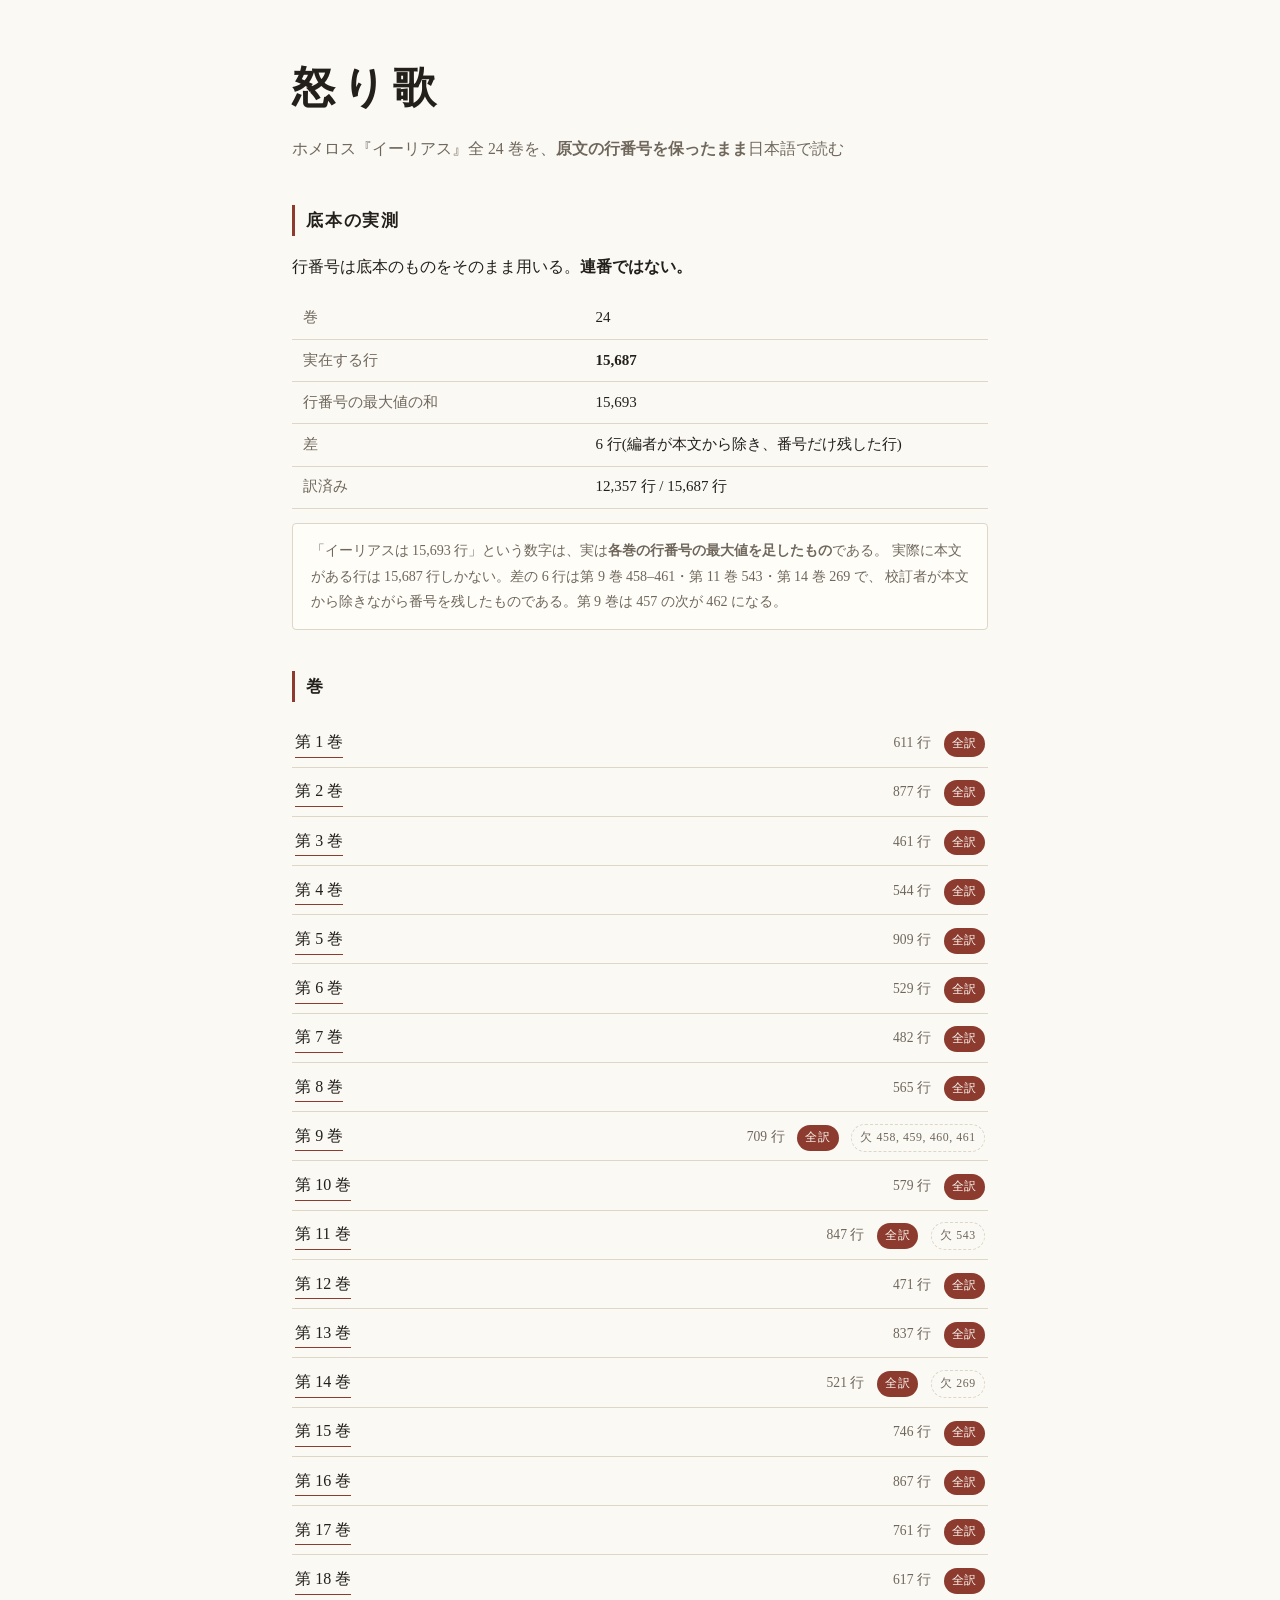
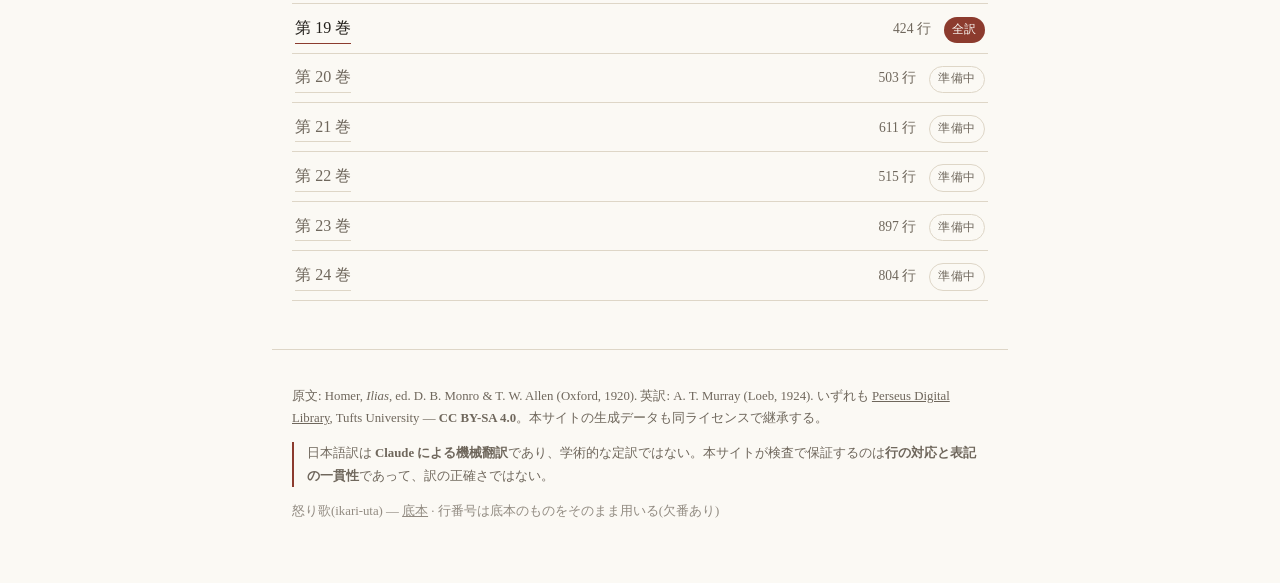
==== out/index.html @ cfc9106d "feat: 第19巻(和解)424行を和訳 / 定型句の一貫性検査 T-032 を新設 アガメムノーンがアテーの物語で自らの迷いを語り、和解が成り、 アキレウスが新しい武具を着けて出陣するまで。欠番な" ====
<!DOCTYPE html>
<html lang="ja">
<head>
<meta charset="utf-8">
<meta name="viewport" content="width=device-width, initial-scale=1">
<title>怒り歌 — イーリアスを原文の行番号のまま読む</title>
<link rel="stylesheet" href="style.css">
</head>
<body>
<header>
 <h1>怒り歌</h1>
 <p class="sub">ホメロス『イーリアス』全 24 巻を、<b>原文の行番号を保ったまま</b>日本語で読む</p>
</header>
<main>
<section class="facts">
 <h2>底本の実測</h2>
 <p>行番号は底本のものをそのまま用いる。<b>連番ではない。</b></p>
 <table>
  <tr><th>巻</th><td>24</td></tr>
  <tr><th>実在する行</th><td><b>15,687</b></td></tr>
  <tr><th>行番号の最大値の和</th><td>15,693</td></tr>
  <tr><th>差</th><td>6 行(編者が本文から除き、番号だけ残した行)</td></tr>
  <tr><th>訳済み</th><td>12,357 行 / 15,687 行</td></tr>
 </table>
 <p class="note">「イーリアスは 15,693 行」という数字は、実は<b>各巻の行番号の最大値を足したもの</b>である。
 実際に本文がある行は 15,687 行しかない。差の 6 行は第 9 巻 458–461・第 11 巻 543・第 14 巻 269 で、
 校訂者が本文から除きながら番号を残したものである。第 9 巻は 457 の次が 462 になる。</p>
</section>
<section>
 <h2>巻</h2>
 <ol class="books"><li class="has"><a href="read.html?book=1">第 1 巻</a><span class="cnt">611 行</span><span class="ok">全訳</span></li><li class="has"><a href="read.html?book=2">第 2 巻</a><span class="cnt">877 行</span><span class="ok">全訳</span></li><li class="has"><a href="read.html?book=3">第 3 巻</a><span class="cnt">461 行</span><span class="ok">全訳</span></li><li class="has"><a href="read.html?book=4">第 4 巻</a><span class="cnt">544 行</span><span class="ok">全訳</span></li><li class="has"><a href="read.html?book=5">第 5 巻</a><span class="cnt">909 行</span><span class="ok">全訳</span></li><li class="has"><a href="read.html?book=6">第 6 巻</a><span class="cnt">529 行</span><span class="ok">全訳</span></li><li class="has"><a href="read.html?book=7">第 7 巻</a><span class="cnt">482 行</span><span class="ok">全訳</span></li><li class="has"><a href="read.html?book=8">第 8 巻</a><span class="cnt">565 行</span><span class="ok">全訳</span></li><li class="has"><a href="read.html?book=9">第 9 巻</a><span class="cnt">709 行</span><span class="ok">全訳</span><span class="gap" title="底本の欠番">欠 458, 459, 460, 461</span></li><li class="has"><a href="read.html?book=10">第 10 巻</a><span class="cnt">579 行</span><span class="ok">全訳</span></li><li class="has"><a href="read.html?book=11">第 11 巻</a><span class="cnt">847 行</span><span class="ok">全訳</span><span class="gap" title="底本の欠番">欠 543</span></li><li class="has"><a href="read.html?book=12">第 12 巻</a><span class="cnt">471 行</span><span class="ok">全訳</span></li><li class="has"><a href="read.html?book=13">第 13 巻</a><span class="cnt">837 行</span><span class="ok">全訳</span></li><li class="has"><a href="read.html?book=14">第 14 巻</a><span class="cnt">521 行</span><span class="ok">全訳</span><span class="gap" title="底本の欠番">欠 269</span></li><li class="has"><a href="read.html?book=15">第 15 巻</a><span class="cnt">746 行</span><span class="ok">全訳</span></li><li class="has"><a href="read.html?book=16">第 16 巻</a><span class="cnt">867 行</span><span class="ok">全訳</span></li><li class="has"><a href="read.html?book=17">第 17 巻</a><span class="cnt">761 行</span><span class="ok">全訳</span></li><li class="has"><a href="read.html?book=18">第 18 巻</a><span class="cnt">617 行</span><span class="ok">全訳</span></li><li class="has"><a href="read.html?book=19">第 19 巻</a><span class="cnt">424 行</span><span class="ok">全訳</span></li><li class="not"><a href="read.html?book=20">第 20 巻</a><span class="cnt">503 行</span><span class="todo">準備中</span></li><li class="not"><a href="read.html?book=21">第 21 巻</a><span class="cnt">611 行</span><span class="todo">準備中</span></li><li class="not"><a href="read.html?book=22">第 22 巻</a><span class="cnt">515 行</span><span class="todo">準備中</span></li><li class="not"><a href="read.html?book=23">第 23 巻</a><span class="cnt">897 行</span><span class="todo">準備中</span></li><li class="not"><a href="read.html?book=24">第 24 巻</a><span class="cnt">804 行</span><span class="todo">準備中</span></li></ol>
</section>
</main>
<footer>
 <p class="attr">原文: Homer, <i>Ilias</i>, ed. D. B. Monro &amp; T. W. Allen (Oxford, 1920). 英訳: A. T. Murray (Loeb, 1924). いずれも <a href="https://github.com/PerseusDL/canonical-greekLit">Perseus Digital Library</a>, Tufts University — <b>CC BY-SA 4.0</b>。本サイトの生成データも同ライセンスで継承する。</p>
 <p class="warn">日本語訳は <b>Claude による機械翻訳</b>であり、学術的な定訳ではない。本サイトが検査で保証するのは<b>行の対応と表記の一貫性</b>であって、訳の正確さではない。</p>
 <p class="meta">怒り歌(ikari-uta) — <a href="https://github.com/PerseusDL/canonical-greekLit">底本</a> ·
 行番号は底本のものをそのまま用いる(欠番あり)</p>
</footer>
</body>
</html>
---- out/style.css ----
:root {
  --bg: #fbf9f4;
  --fg: #23201b;
  --muted: #6f675c;
  --rule: #ded6c7;
  --accent: #8c3b2e;
  --grc: #3a4a5c;
  --eng: #4a5240;
  --card: #fffdf8;
  --max: 46rem;
}

@media (prefers-color-scheme: dark) {
  :root {
    --bg: #17150f;
    --fg: #e8e2d6;
    --muted: #9a9184;
    --rule: #37322a;
    --accent: #d98570;
    --grc: #9db4cc;
    --eng: #a8b394;
    --card: #1e1b14;
  }
}

* { box-sizing: border-box; }

body {
  margin: 0;
  background: var(--bg);
  color: var(--fg);
  font-family: "Hiragino Mincho ProN", "Yu Mincho", "Noto Serif JP", serif;
  line-height: 1.85;
  -webkit-text-size-adjust: 100%;
}

header, main, footer {
  max-width: var(--max);
  margin: 0 auto;
  padding: 0 1.25rem;
}

header { padding-top: 3rem; }

h1 {
  font-size: clamp(1.9rem, 5vw, 2.7rem);
  letter-spacing: 0.16em;
  margin: 0 0 0.4rem;
  font-weight: 600;
}

.sub { color: var(--muted); margin: 0 0 2rem; font-size: 0.98rem; }

h2 {
  font-size: 1.05rem;
  letter-spacing: 0.1em;
  border-left: 3px solid var(--accent);
  padding-left: 0.7rem;
  margin: 2.6rem 0 1rem;
  font-weight: 600;
}

/* ---- 目次 ---- */
.facts table { border-collapse: collapse; width: 100%; margin: 0.8rem 0; }
.facts th, .facts td {
  text-align: left;
  padding: 0.42rem 0.7rem;
  border-bottom: 1px solid var(--rule);
  font-size: 0.94rem;
}
.facts th { color: var(--muted); font-weight: 500; width: 42%; }
.note {
  font-size: 0.88rem;
  color: var(--muted);
  background: var(--card);
  border: 1px solid var(--rule);
  border-radius: 4px;
  padding: 0.9rem 1.1rem;
  line-height: 1.8;
}

ol.books { list-style: none; padding: 0; margin: 0; }
ol.books li {
  display: flex;
  align-items: baseline;
  gap: 0.8rem;
  padding: 0.55rem 0.2rem;
  border-bottom: 1px solid var(--rule);
  flex-wrap: wrap;
}
ol.books a { color: var(--fg); text-decoration: none; border-bottom: 1px solid var(--accent); }
ol.books a:hover { color: var(--accent); }
ol.books .cnt { color: var(--muted); font-size: 0.85rem; margin-left: auto; }
.ok, .todo, .gap {
  font-size: 0.74rem;
  padding: 0.12rem 0.5rem;
  border-radius: 999px;
  letter-spacing: 0.05em;
  white-space: nowrap;
}
.ok { background: var(--accent); color: var(--bg); }
.todo { border: 1px solid var(--rule); color: var(--muted); }
.gap { border: 1px dashed var(--rule); color: var(--muted); }
li.not a { color: var(--muted); border-bottom-color: var(--rule); }

/* ---- リーダー ---- */
header.reader { padding-top: 2rem; }
.home { margin: 0 0 0.8rem; font-size: 0.86rem; }
.home a { color: var(--muted); text-decoration: none; }
.home a:hover { color: var(--accent); }

nav.views { display: flex; gap: 1.1rem; flex-wrap: wrap; margin: 0.6rem 0 0.4rem; }
nav.views label { font-size: 0.86rem; color: var(--muted); cursor: pointer; }
.status { font-size: 0.82rem; color: var(--muted); margin: 0.3rem 0 1.4rem; }

.text { padding-bottom: 3rem; }

.ln {
  display: grid;
  grid-template-columns: 3.4rem 1fr;
  gap: 0.9rem;
  padding: 0.18rem 0;
  align-items: baseline;
}
.ln:target { background: color-mix(in srgb, var(--accent) 12%, transparent); }
.num {
  color: var(--muted);
  font-size: 0.74rem;
  font-family: ui-monospace, "SFMono-Regular", Menlo, monospace;
  text-align: right;
  padding-top: 0.35rem;
  user-select: none;
}
.num a { color: inherit; text-decoration: none; }
.body > p { margin: 0 0 0.15rem; }
.t-ja { }
.t-grc { color: var(--grc); font-family: "Gentium Plus", "Palatino Linotype", Georgia, serif; font-size: 0.95rem; }
.t-eng { color: var(--eng); font-family: Georgia, "Times New Roman", serif; font-size: 0.9rem; font-style: italic; }

.gapnote {
  margin: 0.7rem 0 0.7rem 4.3rem;
  padding: 0.4rem 0.8rem;
  border-left: 2px dashed var(--rule);
  color: var(--muted);
  font-size: 0.8rem;
}

.empty {
  border: 1px solid var(--rule);
  background: var(--card);
  border-radius: 4px;
  padding: 1.2rem;
  color: var(--muted);
  font-size: 0.92rem;
}

/* ---- フッタ ---- */
footer {
  border-top: 1px solid var(--rule);
  margin-top: 3rem;
  padding-top: 1.4rem;
  padding-bottom: 3rem;
  font-size: 0.8rem;
  color: var(--muted);
  line-height: 1.75;
}
footer a { color: var(--muted); }
footer .warn {
  border-left: 2px solid var(--accent);
  padding-left: 0.8rem;
}
footer .meta { opacity: 0.75; }

@media (max-width: 34rem) {
  .ln { grid-template-columns: 2.6rem 1fr; gap: 0.6rem; }
  .gapnote { margin-left: 3.2rem; }
}

.part {
  font-size: 0.74rem;
  padding: 0.12rem 0.5rem;
  border-radius: 999px;
  letter-spacing: 0.05em;
  white-space: nowrap;
  border: 1px solid var(--accent);
  color: var(--accent);
}
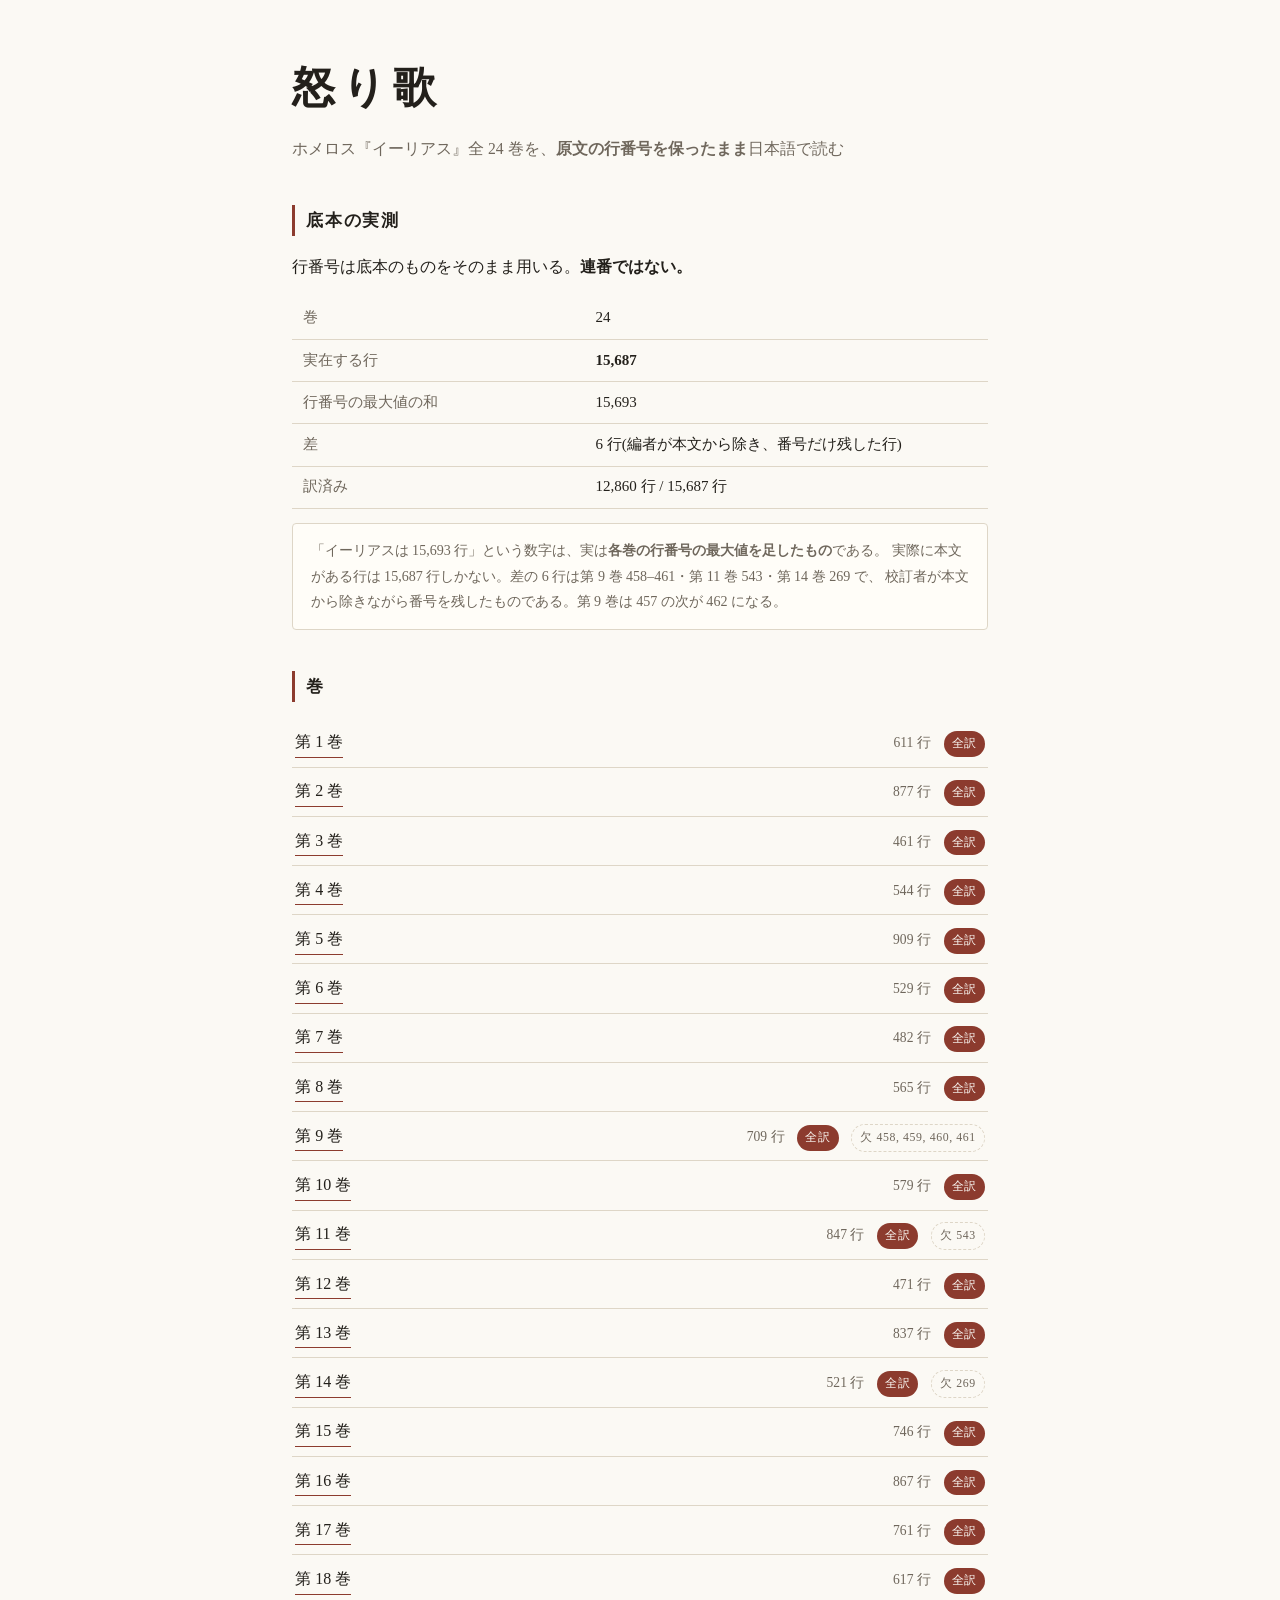
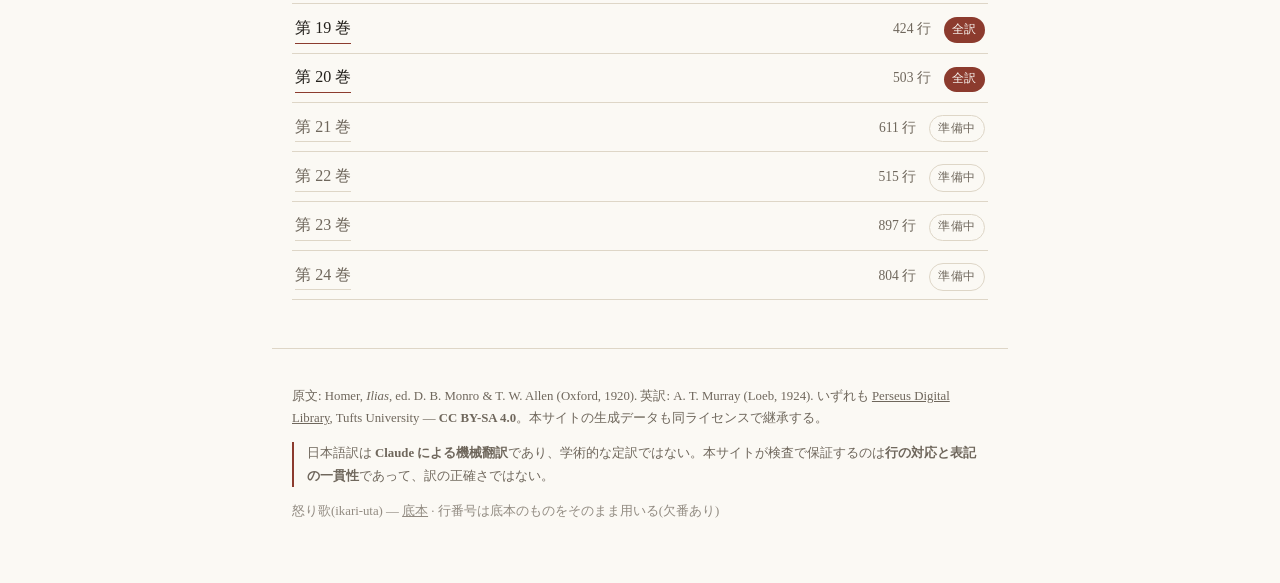
==== commit 0e31ee86: "feat: 第20巻(神々の参戦)503行を和訳 ゼウスが神々に参戦を許し、アキレウスがアイネイアースと対峙して ポセイダーオーンに救われ、荒れ狂って討ち取ってゆくまで。 欠番なし・503行すべて。訳" ====
--- a/out/index.html
+++ b/out/index.html
@@ -20,7 +20,7 @@
   <tr><th>実在する行</th><td><b>15,687</b></td></tr>
   <tr><th>行番号の最大値の和</th><td>15,693</td></tr>
   <tr><th>差</th><td>6 行(編者が本文から除き、番号だけ残した行)</td></tr>
-  <tr><th>訳済み</th><td>12,357 行 / 15,687 行</td></tr>
+  <tr><th>訳済み</th><td>12,860 行 / 15,687 行</td></tr>
  </table>
  <p class="note">「イーリアスは 15,693 行」という数字は、実は<b>各巻の行番号の最大値を足したもの</b>である。
  実際に本文がある行は 15,687 行しかない。差の 6 行は第 9 巻 458–461・第 11 巻 543・第 14 巻 269 で、
@@ -28,7 +28,7 @@
 </section>
 <section>
  <h2>巻</h2>
- <ol class="books"><li class="has"><a href="read.html?book=1">第 1 巻</a><span class="cnt">611 行</span><span class="ok">全訳</span></li><li class="has"><a href="read.html?book=2">第 2 巻</a><span class="cnt">877 行</span><span class="ok">全訳</span></li><li class="has"><a href="read.html?book=3">第 3 巻</a><span class="cnt">461 行</span><span class="ok">全訳</span></li><li class="has"><a href="read.html?book=4">第 4 巻</a><span class="cnt">544 行</span><span class="ok">全訳</span></li><li class="has"><a href="read.html?book=5">第 5 巻</a><span class="cnt">909 行</span><span class="ok">全訳</span></li><li class="has"><a href="read.html?book=6">第 6 巻</a><span class="cnt">529 行</span><span class="ok">全訳</span></li><li class="has"><a href="read.html?book=7">第 7 巻</a><span class="cnt">482 行</span><span class="ok">全訳</span></li><li class="has"><a href="read.html?book=8">第 8 巻</a><span class="cnt">565 行</span><span class="ok">全訳</span></li><li class="has"><a href="read.html?book=9">第 9 巻</a><span class="cnt">709 行</span><span class="ok">全訳</span><span class="gap" title="底本の欠番">欠 458, 459, 460, 461</span></li><li class="has"><a href="read.html?book=10">第 10 巻</a><span class="cnt">579 行</span><span class="ok">全訳</span></li><li class="has"><a href="read.html?book=11">第 11 巻</a><span class="cnt">847 行</span><span class="ok">全訳</span><span class="gap" title="底本の欠番">欠 543</span></li><li class="has"><a href="read.html?book=12">第 12 巻</a><span class="cnt">471 行</span><span class="ok">全訳</span></li><li class="has"><a href="read.html?book=13">第 13 巻</a><span class="cnt">837 行</span><span class="ok">全訳</span></li><li class="has"><a href="read.html?book=14">第 14 巻</a><span class="cnt">521 行</span><span class="ok">全訳</span><span class="gap" title="底本の欠番">欠 269</span></li><li class="has"><a href="read.html?book=15">第 15 巻</a><span class="cnt">746 行</span><span class="ok">全訳</span></li><li class="has"><a href="read.html?book=16">第 16 巻</a><span class="cnt">867 行</span><span class="ok">全訳</span></li><li class="has"><a href="read.html?book=17">第 17 巻</a><span class="cnt">761 行</span><span class="ok">全訳</span></li><li class="has"><a href="read.html?book=18">第 18 巻</a><span class="cnt">617 行</span><span class="ok">全訳</span></li><li class="has"><a href="read.html?book=19">第 19 巻</a><span class="cnt">424 行</span><span class="ok">全訳</span></li><li class="not"><a href="read.html?book=20">第 20 巻</a><span class="cnt">503 行</span><span class="todo">準備中</span></li><li class="not"><a href="read.html?book=21">第 21 巻</a><span class="cnt">611 行</span><span class="todo">準備中</span></li><li class="not"><a href="read.html?book=22">第 22 巻</a><span class="cnt">515 行</span><span class="todo">準備中</span></li><li class="not"><a href="read.html?book=23">第 23 巻</a><span class="cnt">897 行</span><span class="todo">準備中</span></li><li class="not"><a href="read.html?book=24">第 24 巻</a><span class="cnt">804 行</span><span class="todo">準備中</span></li></ol>
+ <ol class="books"><li class="has"><a href="read.html?book=1">第 1 巻</a><span class="cnt">611 行</span><span class="ok">全訳</span></li><li class="has"><a href="read.html?book=2">第 2 巻</a><span class="cnt">877 行</span><span class="ok">全訳</span></li><li class="has"><a href="read.html?book=3">第 3 巻</a><span class="cnt">461 行</span><span class="ok">全訳</span></li><li class="has"><a href="read.html?book=4">第 4 巻</a><span class="cnt">544 行</span><span class="ok">全訳</span></li><li class="has"><a href="read.html?book=5">第 5 巻</a><span class="cnt">909 行</span><span class="ok">全訳</span></li><li class="has"><a href="read.html?book=6">第 6 巻</a><span class="cnt">529 行</span><span class="ok">全訳</span></li><li class="has"><a href="read.html?book=7">第 7 巻</a><span class="cnt">482 行</span><span class="ok">全訳</span></li><li class="has"><a href="read.html?book=8">第 8 巻</a><span class="cnt">565 行</span><span class="ok">全訳</span></li><li class="has"><a href="read.html?book=9">第 9 巻</a><span class="cnt">709 行</span><span class="ok">全訳</span><span class="gap" title="底本の欠番">欠 458, 459, 460, 461</span></li><li class="has"><a href="read.html?book=10">第 10 巻</a><span class="cnt">579 行</span><span class="ok">全訳</span></li><li class="has"><a href="read.html?book=11">第 11 巻</a><span class="cnt">847 行</span><span class="ok">全訳</span><span class="gap" title="底本の欠番">欠 543</span></li><li class="has"><a href="read.html?book=12">第 12 巻</a><span class="cnt">471 行</span><span class="ok">全訳</span></li><li class="has"><a href="read.html?book=13">第 13 巻</a><span class="cnt">837 行</span><span class="ok">全訳</span></li><li class="has"><a href="read.html?book=14">第 14 巻</a><span class="cnt">521 行</span><span class="ok">全訳</span><span class="gap" title="底本の欠番">欠 269</span></li><li class="has"><a href="read.html?book=15">第 15 巻</a><span class="cnt">746 行</span><span class="ok">全訳</span></li><li class="has"><a href="read.html?book=16">第 16 巻</a><span class="cnt">867 行</span><span class="ok">全訳</span></li><li class="has"><a href="read.html?book=17">第 17 巻</a><span class="cnt">761 行</span><span class="ok">全訳</span></li><li class="has"><a href="read.html?book=18">第 18 巻</a><span class="cnt">617 行</span><span class="ok">全訳</span></li><li class="has"><a href="read.html?book=19">第 19 巻</a><span class="cnt">424 行</span><span class="ok">全訳</span></li><li class="has"><a href="read.html?book=20">第 20 巻</a><span class="cnt">503 行</span><span class="ok">全訳</span></li><li class="not"><a href="read.html?book=21">第 21 巻</a><span class="cnt">611 行</span><span class="todo">準備中</span></li><li class="not"><a href="read.html?book=22">第 22 巻</a><span class="cnt">515 行</span><span class="todo">準備中</span></li><li class="not"><a href="read.html?book=23">第 23 巻</a><span class="cnt">897 行</span><span class="todo">準備中</span></li><li class="not"><a href="read.html?book=24">第 24 巻</a><span class="cnt">804 行</span><span class="todo">準備中</span></li></ol>
 </section>
 </main>
 <footer>
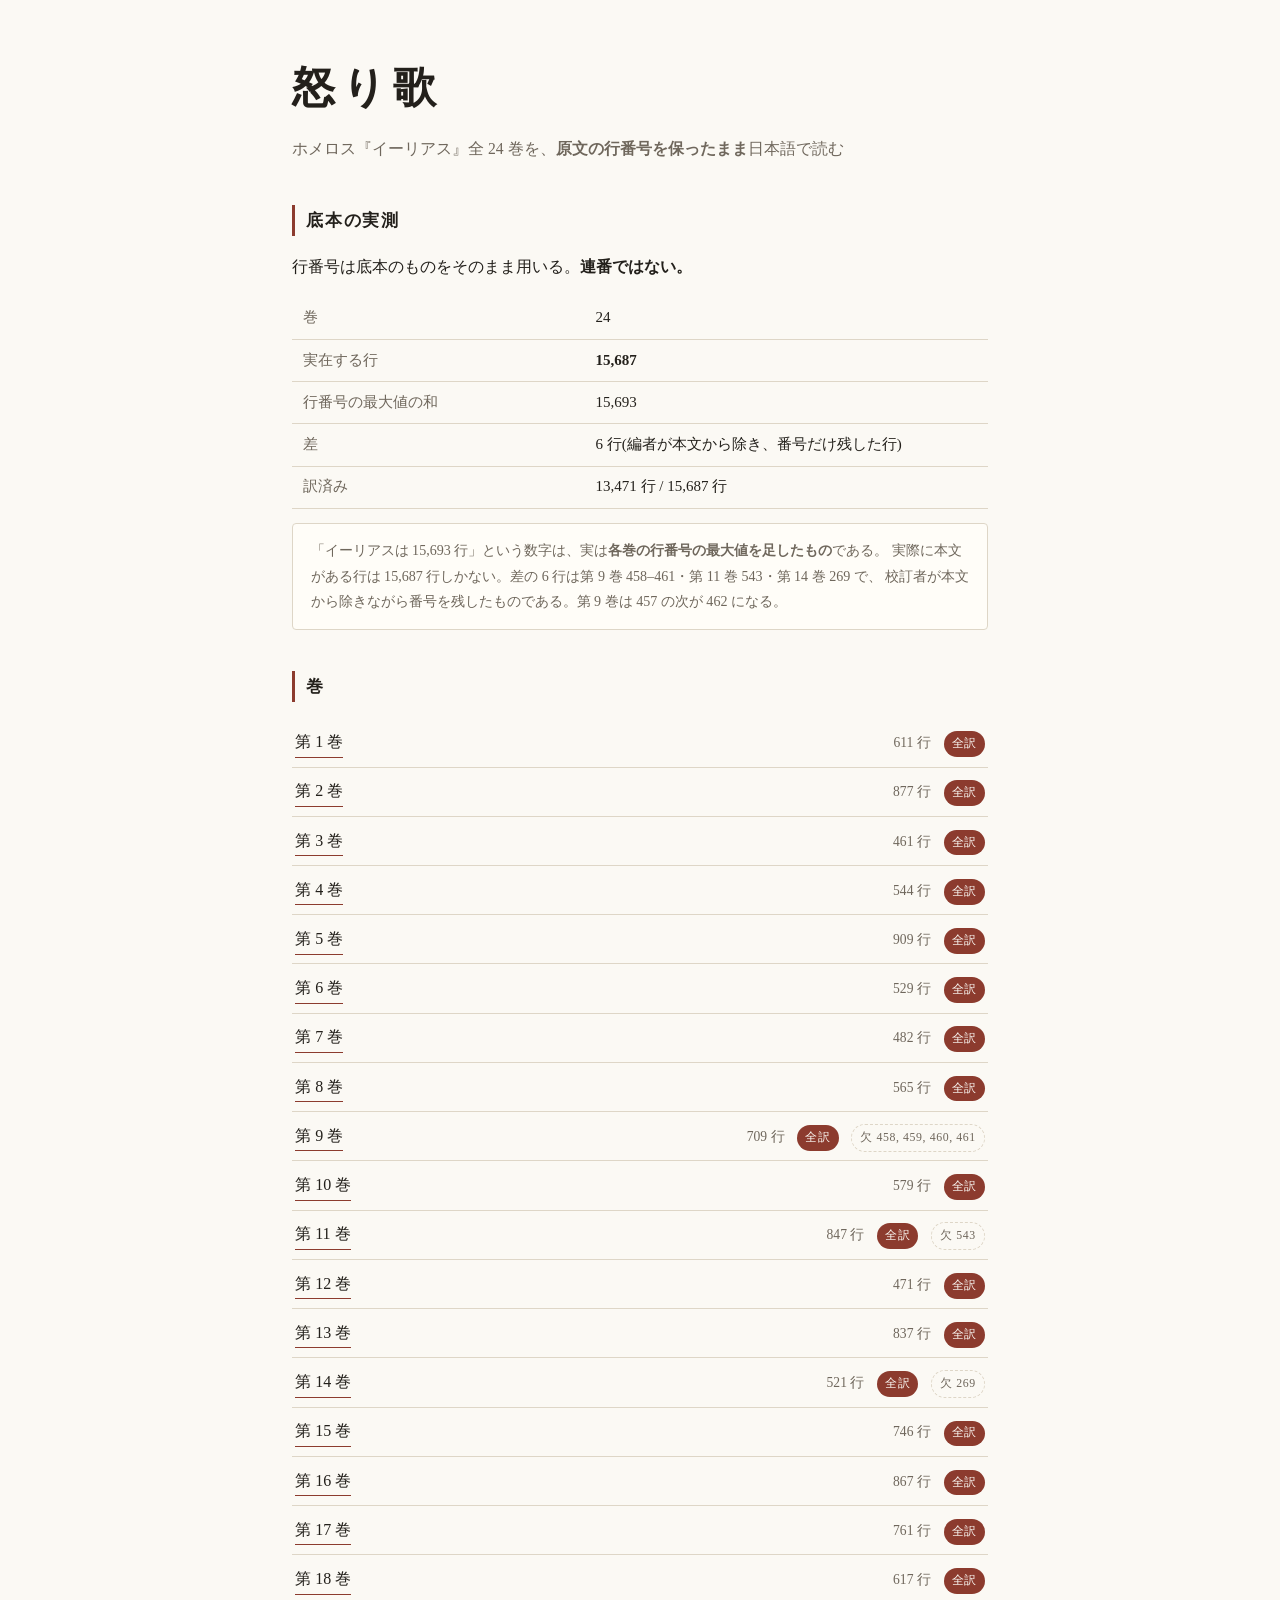
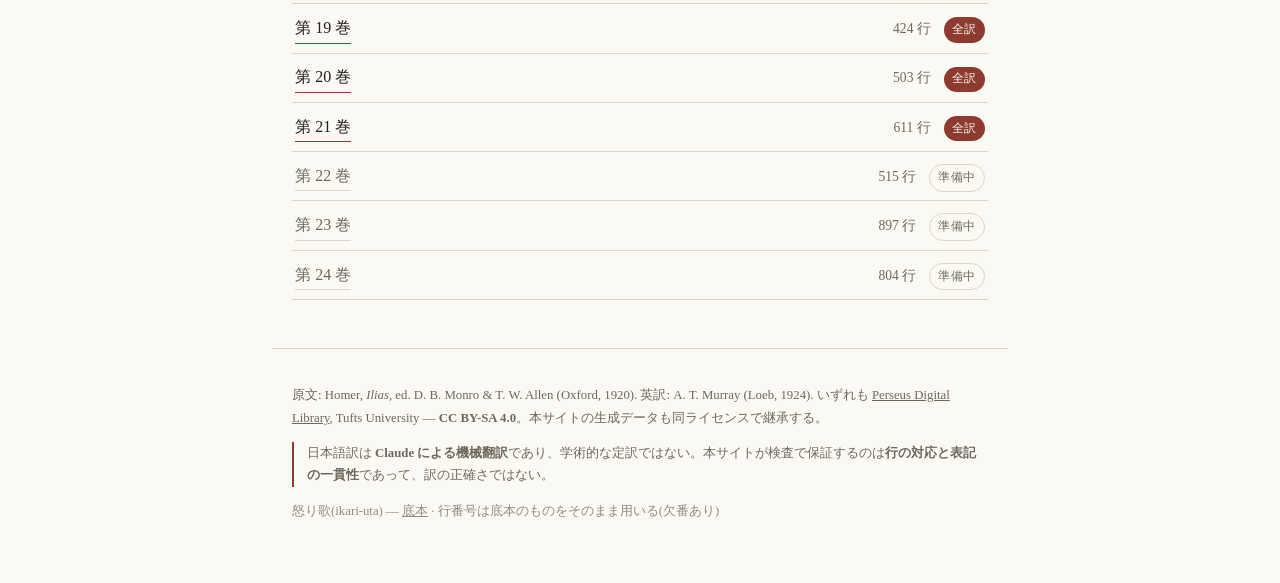
==== commit fbad100d: "feat: 第21巻(川との戦い)611行を和訳 / --check の判定を T-015 と一本化 アキレウスがスカマンドロスと戦い、ヘパイストスの火に川が屈し、 神々どうしが討ち合うまで。欠番なし" ====
--- a/out/index.html
+++ b/out/index.html
@@ -20,7 +20,7 @@
   <tr><th>実在する行</th><td><b>15,687</b></td></tr>
   <tr><th>行番号の最大値の和</th><td>15,693</td></tr>
   <tr><th>差</th><td>6 行(編者が本文から除き、番号だけ残した行)</td></tr>
-  <tr><th>訳済み</th><td>12,860 行 / 15,687 行</td></tr>
+  <tr><th>訳済み</th><td>13,471 行 / 15,687 行</td></tr>
  </table>
  <p class="note">「イーリアスは 15,693 行」という数字は、実は<b>各巻の行番号の最大値を足したもの</b>である。
  実際に本文がある行は 15,687 行しかない。差の 6 行は第 9 巻 458–461・第 11 巻 543・第 14 巻 269 で、
@@ -28,7 +28,7 @@
 </section>
 <section>
  <h2>巻</h2>
- <ol class="books"><li class="has"><a href="read.html?book=1">第 1 巻</a><span class="cnt">611 行</span><span class="ok">全訳</span></li><li class="has"><a href="read.html?book=2">第 2 巻</a><span class="cnt">877 行</span><span class="ok">全訳</span></li><li class="has"><a href="read.html?book=3">第 3 巻</a><span class="cnt">461 行</span><span class="ok">全訳</span></li><li class="has"><a href="read.html?book=4">第 4 巻</a><span class="cnt">544 行</span><span class="ok">全訳</span></li><li class="has"><a href="read.html?book=5">第 5 巻</a><span class="cnt">909 行</span><span class="ok">全訳</span></li><li class="has"><a href="read.html?book=6">第 6 巻</a><span class="cnt">529 行</span><span class="ok">全訳</span></li><li class="has"><a href="read.html?book=7">第 7 巻</a><span class="cnt">482 行</span><span class="ok">全訳</span></li><li class="has"><a href="read.html?book=8">第 8 巻</a><span class="cnt">565 行</span><span class="ok">全訳</span></li><li class="has"><a href="read.html?book=9">第 9 巻</a><span class="cnt">709 行</span><span class="ok">全訳</span><span class="gap" title="底本の欠番">欠 458, 459, 460, 461</span></li><li class="has"><a href="read.html?book=10">第 10 巻</a><span class="cnt">579 行</span><span class="ok">全訳</span></li><li class="has"><a href="read.html?book=11">第 11 巻</a><span class="cnt">847 行</span><span class="ok">全訳</span><span class="gap" title="底本の欠番">欠 543</span></li><li class="has"><a href="read.html?book=12">第 12 巻</a><span class="cnt">471 行</span><span class="ok">全訳</span></li><li class="has"><a href="read.html?book=13">第 13 巻</a><span class="cnt">837 行</span><span class="ok">全訳</span></li><li class="has"><a href="read.html?book=14">第 14 巻</a><span class="cnt">521 行</span><span class="ok">全訳</span><span class="gap" title="底本の欠番">欠 269</span></li><li class="has"><a href="read.html?book=15">第 15 巻</a><span class="cnt">746 行</span><span class="ok">全訳</span></li><li class="has"><a href="read.html?book=16">第 16 巻</a><span class="cnt">867 行</span><span class="ok">全訳</span></li><li class="has"><a href="read.html?book=17">第 17 巻</a><span class="cnt">761 行</span><span class="ok">全訳</span></li><li class="has"><a href="read.html?book=18">第 18 巻</a><span class="cnt">617 行</span><span class="ok">全訳</span></li><li class="has"><a href="read.html?book=19">第 19 巻</a><span class="cnt">424 行</span><span class="ok">全訳</span></li><li class="has"><a href="read.html?book=20">第 20 巻</a><span class="cnt">503 行</span><span class="ok">全訳</span></li><li class="not"><a href="read.html?book=21">第 21 巻</a><span class="cnt">611 行</span><span class="todo">準備中</span></li><li class="not"><a href="read.html?book=22">第 22 巻</a><span class="cnt">515 行</span><span class="todo">準備中</span></li><li class="not"><a href="read.html?book=23">第 23 巻</a><span class="cnt">897 行</span><span class="todo">準備中</span></li><li class="not"><a href="read.html?book=24">第 24 巻</a><span class="cnt">804 行</span><span class="todo">準備中</span></li></ol>
+ <ol class="books"><li class="has"><a href="read.html?book=1">第 1 巻</a><span class="cnt">611 行</span><span class="ok">全訳</span></li><li class="has"><a href="read.html?book=2">第 2 巻</a><span class="cnt">877 行</span><span class="ok">全訳</span></li><li class="has"><a href="read.html?book=3">第 3 巻</a><span class="cnt">461 行</span><span class="ok">全訳</span></li><li class="has"><a href="read.html?book=4">第 4 巻</a><span class="cnt">544 行</span><span class="ok">全訳</span></li><li class="has"><a href="read.html?book=5">第 5 巻</a><span class="cnt">909 行</span><span class="ok">全訳</span></li><li class="has"><a href="read.html?book=6">第 6 巻</a><span class="cnt">529 行</span><span class="ok">全訳</span></li><li class="has"><a href="read.html?book=7">第 7 巻</a><span class="cnt">482 行</span><span class="ok">全訳</span></li><li class="has"><a href="read.html?book=8">第 8 巻</a><span class="cnt">565 行</span><span class="ok">全訳</span></li><li class="has"><a href="read.html?book=9">第 9 巻</a><span class="cnt">709 行</span><span class="ok">全訳</span><span class="gap" title="底本の欠番">欠 458, 459, 460, 461</span></li><li class="has"><a href="read.html?book=10">第 10 巻</a><span class="cnt">579 行</span><span class="ok">全訳</span></li><li class="has"><a href="read.html?book=11">第 11 巻</a><span class="cnt">847 行</span><span class="ok">全訳</span><span class="gap" title="底本の欠番">欠 543</span></li><li class="has"><a href="read.html?book=12">第 12 巻</a><span class="cnt">471 行</span><span class="ok">全訳</span></li><li class="has"><a href="read.html?book=13">第 13 巻</a><span class="cnt">837 行</span><span class="ok">全訳</span></li><li class="has"><a href="read.html?book=14">第 14 巻</a><span class="cnt">521 行</span><span class="ok">全訳</span><span class="gap" title="底本の欠番">欠 269</span></li><li class="has"><a href="read.html?book=15">第 15 巻</a><span class="cnt">746 行</span><span class="ok">全訳</span></li><li class="has"><a href="read.html?book=16">第 16 巻</a><span class="cnt">867 行</span><span class="ok">全訳</span></li><li class="has"><a href="read.html?book=17">第 17 巻</a><span class="cnt">761 行</span><span class="ok">全訳</span></li><li class="has"><a href="read.html?book=18">第 18 巻</a><span class="cnt">617 行</span><span class="ok">全訳</span></li><li class="has"><a href="read.html?book=19">第 19 巻</a><span class="cnt">424 行</span><span class="ok">全訳</span></li><li class="has"><a href="read.html?book=20">第 20 巻</a><span class="cnt">503 行</span><span class="ok">全訳</span></li><li class="has"><a href="read.html?book=21">第 21 巻</a><span class="cnt">611 行</span><span class="ok">全訳</span></li><li class="not"><a href="read.html?book=22">第 22 巻</a><span class="cnt">515 行</span><span class="todo">準備中</span></li><li class="not"><a href="read.html?book=23">第 23 巻</a><span class="cnt">897 行</span><span class="todo">準備中</span></li><li class="not"><a href="read.html?book=24">第 24 巻</a><span class="cnt">804 行</span><span class="todo">準備中</span></li></ol>
 </section>
 </main>
 <footer>
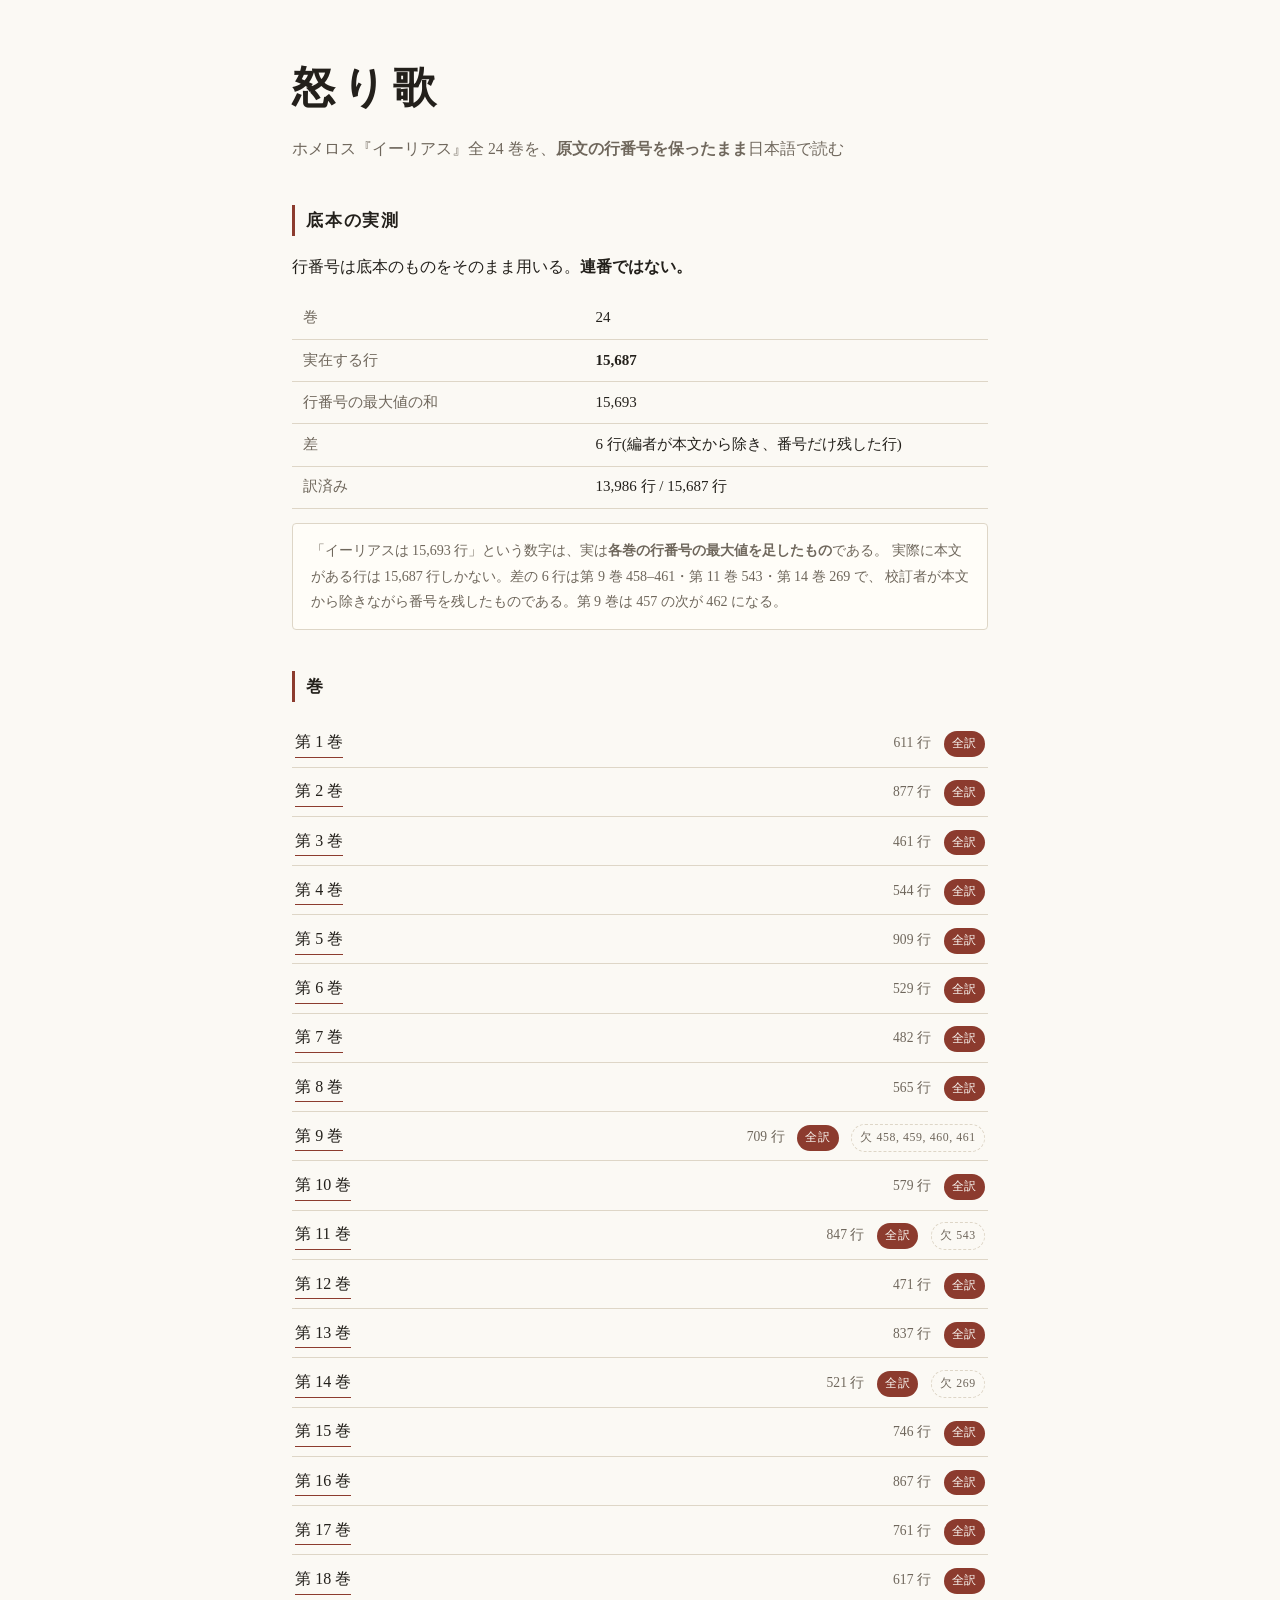
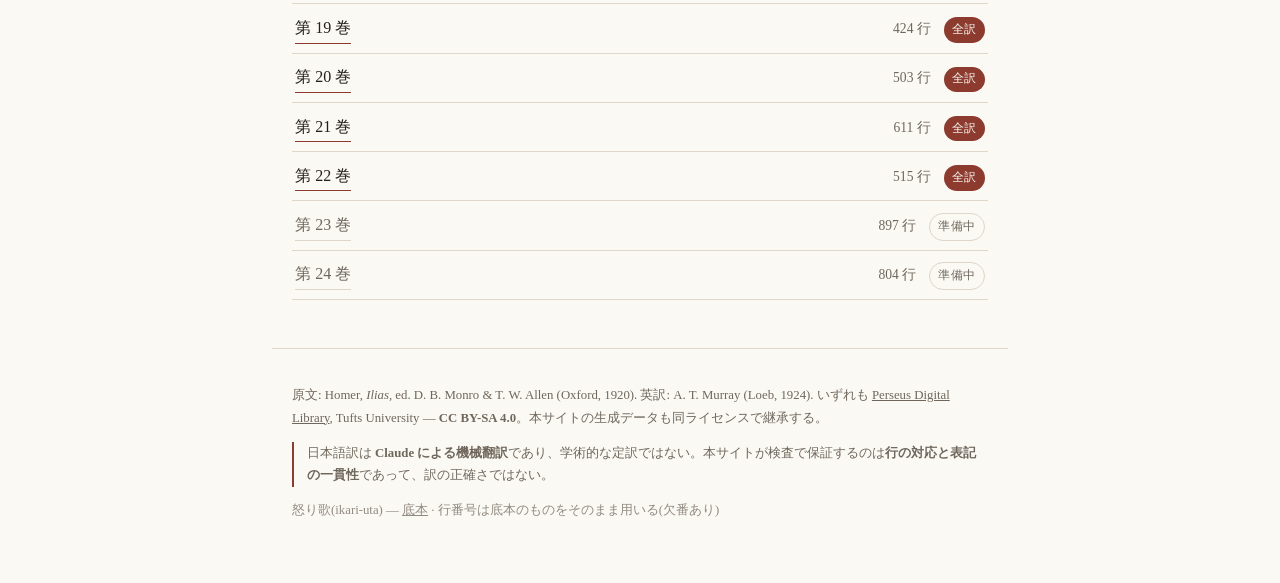
==== commit c5564343: "feat: 第22巻(ヘクトールの死)515行を和訳 アキレウスがヘクトールを城壁のまわりに三度追い、アテーネーが デーイポボスの姿で欺き、槍が喉を貫き、屍が車に引かれ、 アンドロマケーが機を織りなが" ====
--- a/out/index.html
+++ b/out/index.html
@@ -20,7 +20,7 @@
   <tr><th>実在する行</th><td><b>15,687</b></td></tr>
   <tr><th>行番号の最大値の和</th><td>15,693</td></tr>
   <tr><th>差</th><td>6 行(編者が本文から除き、番号だけ残した行)</td></tr>
-  <tr><th>訳済み</th><td>13,471 行 / 15,687 行</td></tr>
+  <tr><th>訳済み</th><td>13,986 行 / 15,687 行</td></tr>
  </table>
  <p class="note">「イーリアスは 15,693 行」という数字は、実は<b>各巻の行番号の最大値を足したもの</b>である。
  実際に本文がある行は 15,687 行しかない。差の 6 行は第 9 巻 458–461・第 11 巻 543・第 14 巻 269 で、
@@ -28,7 +28,7 @@
 </section>
 <section>
  <h2>巻</h2>
- <ol class="books"><li class="has"><a href="read.html?book=1">第 1 巻</a><span class="cnt">611 行</span><span class="ok">全訳</span></li><li class="has"><a href="read.html?book=2">第 2 巻</a><span class="cnt">877 行</span><span class="ok">全訳</span></li><li class="has"><a href="read.html?book=3">第 3 巻</a><span class="cnt">461 行</span><span class="ok">全訳</span></li><li class="has"><a href="read.html?book=4">第 4 巻</a><span class="cnt">544 行</span><span class="ok">全訳</span></li><li class="has"><a href="read.html?book=5">第 5 巻</a><span class="cnt">909 行</span><span class="ok">全訳</span></li><li class="has"><a href="read.html?book=6">第 6 巻</a><span class="cnt">529 行</span><span class="ok">全訳</span></li><li class="has"><a href="read.html?book=7">第 7 巻</a><span class="cnt">482 行</span><span class="ok">全訳</span></li><li class="has"><a href="read.html?book=8">第 8 巻</a><span class="cnt">565 行</span><span class="ok">全訳</span></li><li class="has"><a href="read.html?book=9">第 9 巻</a><span class="cnt">709 行</span><span class="ok">全訳</span><span class="gap" title="底本の欠番">欠 458, 459, 460, 461</span></li><li class="has"><a href="read.html?book=10">第 10 巻</a><span class="cnt">579 行</span><span class="ok">全訳</span></li><li class="has"><a href="read.html?book=11">第 11 巻</a><span class="cnt">847 行</span><span class="ok">全訳</span><span class="gap" title="底本の欠番">欠 543</span></li><li class="has"><a href="read.html?book=12">第 12 巻</a><span class="cnt">471 行</span><span class="ok">全訳</span></li><li class="has"><a href="read.html?book=13">第 13 巻</a><span class="cnt">837 行</span><span class="ok">全訳</span></li><li class="has"><a href="read.html?book=14">第 14 巻</a><span class="cnt">521 行</span><span class="ok">全訳</span><span class="gap" title="底本の欠番">欠 269</span></li><li class="has"><a href="read.html?book=15">第 15 巻</a><span class="cnt">746 行</span><span class="ok">全訳</span></li><li class="has"><a href="read.html?book=16">第 16 巻</a><span class="cnt">867 行</span><span class="ok">全訳</span></li><li class="has"><a href="read.html?book=17">第 17 巻</a><span class="cnt">761 行</span><span class="ok">全訳</span></li><li class="has"><a href="read.html?book=18">第 18 巻</a><span class="cnt">617 行</span><span class="ok">全訳</span></li><li class="has"><a href="read.html?book=19">第 19 巻</a><span class="cnt">424 行</span><span class="ok">全訳</span></li><li class="has"><a href="read.html?book=20">第 20 巻</a><span class="cnt">503 行</span><span class="ok">全訳</span></li><li class="has"><a href="read.html?book=21">第 21 巻</a><span class="cnt">611 行</span><span class="ok">全訳</span></li><li class="not"><a href="read.html?book=22">第 22 巻</a><span class="cnt">515 行</span><span class="todo">準備中</span></li><li class="not"><a href="read.html?book=23">第 23 巻</a><span class="cnt">897 行</span><span class="todo">準備中</span></li><li class="not"><a href="read.html?book=24">第 24 巻</a><span class="cnt">804 行</span><span class="todo">準備中</span></li></ol>
+ <ol class="books"><li class="has"><a href="read.html?book=1">第 1 巻</a><span class="cnt">611 行</span><span class="ok">全訳</span></li><li class="has"><a href="read.html?book=2">第 2 巻</a><span class="cnt">877 行</span><span class="ok">全訳</span></li><li class="has"><a href="read.html?book=3">第 3 巻</a><span class="cnt">461 行</span><span class="ok">全訳</span></li><li class="has"><a href="read.html?book=4">第 4 巻</a><span class="cnt">544 行</span><span class="ok">全訳</span></li><li class="has"><a href="read.html?book=5">第 5 巻</a><span class="cnt">909 行</span><span class="ok">全訳</span></li><li class="has"><a href="read.html?book=6">第 6 巻</a><span class="cnt">529 行</span><span class="ok">全訳</span></li><li class="has"><a href="read.html?book=7">第 7 巻</a><span class="cnt">482 行</span><span class="ok">全訳</span></li><li class="has"><a href="read.html?book=8">第 8 巻</a><span class="cnt">565 行</span><span class="ok">全訳</span></li><li class="has"><a href="read.html?book=9">第 9 巻</a><span class="cnt">709 行</span><span class="ok">全訳</span><span class="gap" title="底本の欠番">欠 458, 459, 460, 461</span></li><li class="has"><a href="read.html?book=10">第 10 巻</a><span class="cnt">579 行</span><span class="ok">全訳</span></li><li class="has"><a href="read.html?book=11">第 11 巻</a><span class="cnt">847 行</span><span class="ok">全訳</span><span class="gap" title="底本の欠番">欠 543</span></li><li class="has"><a href="read.html?book=12">第 12 巻</a><span class="cnt">471 行</span><span class="ok">全訳</span></li><li class="has"><a href="read.html?book=13">第 13 巻</a><span class="cnt">837 行</span><span class="ok">全訳</span></li><li class="has"><a href="read.html?book=14">第 14 巻</a><span class="cnt">521 行</span><span class="ok">全訳</span><span class="gap" title="底本の欠番">欠 269</span></li><li class="has"><a href="read.html?book=15">第 15 巻</a><span class="cnt">746 行</span><span class="ok">全訳</span></li><li class="has"><a href="read.html?book=16">第 16 巻</a><span class="cnt">867 行</span><span class="ok">全訳</span></li><li class="has"><a href="read.html?book=17">第 17 巻</a><span class="cnt">761 行</span><span class="ok">全訳</span></li><li class="has"><a href="read.html?book=18">第 18 巻</a><span class="cnt">617 行</span><span class="ok">全訳</span></li><li class="has"><a href="read.html?book=19">第 19 巻</a><span class="cnt">424 行</span><span class="ok">全訳</span></li><li class="has"><a href="read.html?book=20">第 20 巻</a><span class="cnt">503 行</span><span class="ok">全訳</span></li><li class="has"><a href="read.html?book=21">第 21 巻</a><span class="cnt">611 行</span><span class="ok">全訳</span></li><li class="has"><a href="read.html?book=22">第 22 巻</a><span class="cnt">515 行</span><span class="ok">全訳</span></li><li class="not"><a href="read.html?book=23">第 23 巻</a><span class="cnt">897 行</span><span class="todo">準備中</span></li><li class="not"><a href="read.html?book=24">第 24 巻</a><span class="cnt">804 行</span><span class="todo">準備中</span></li></ol>
 </section>
 </main>
 <footer>
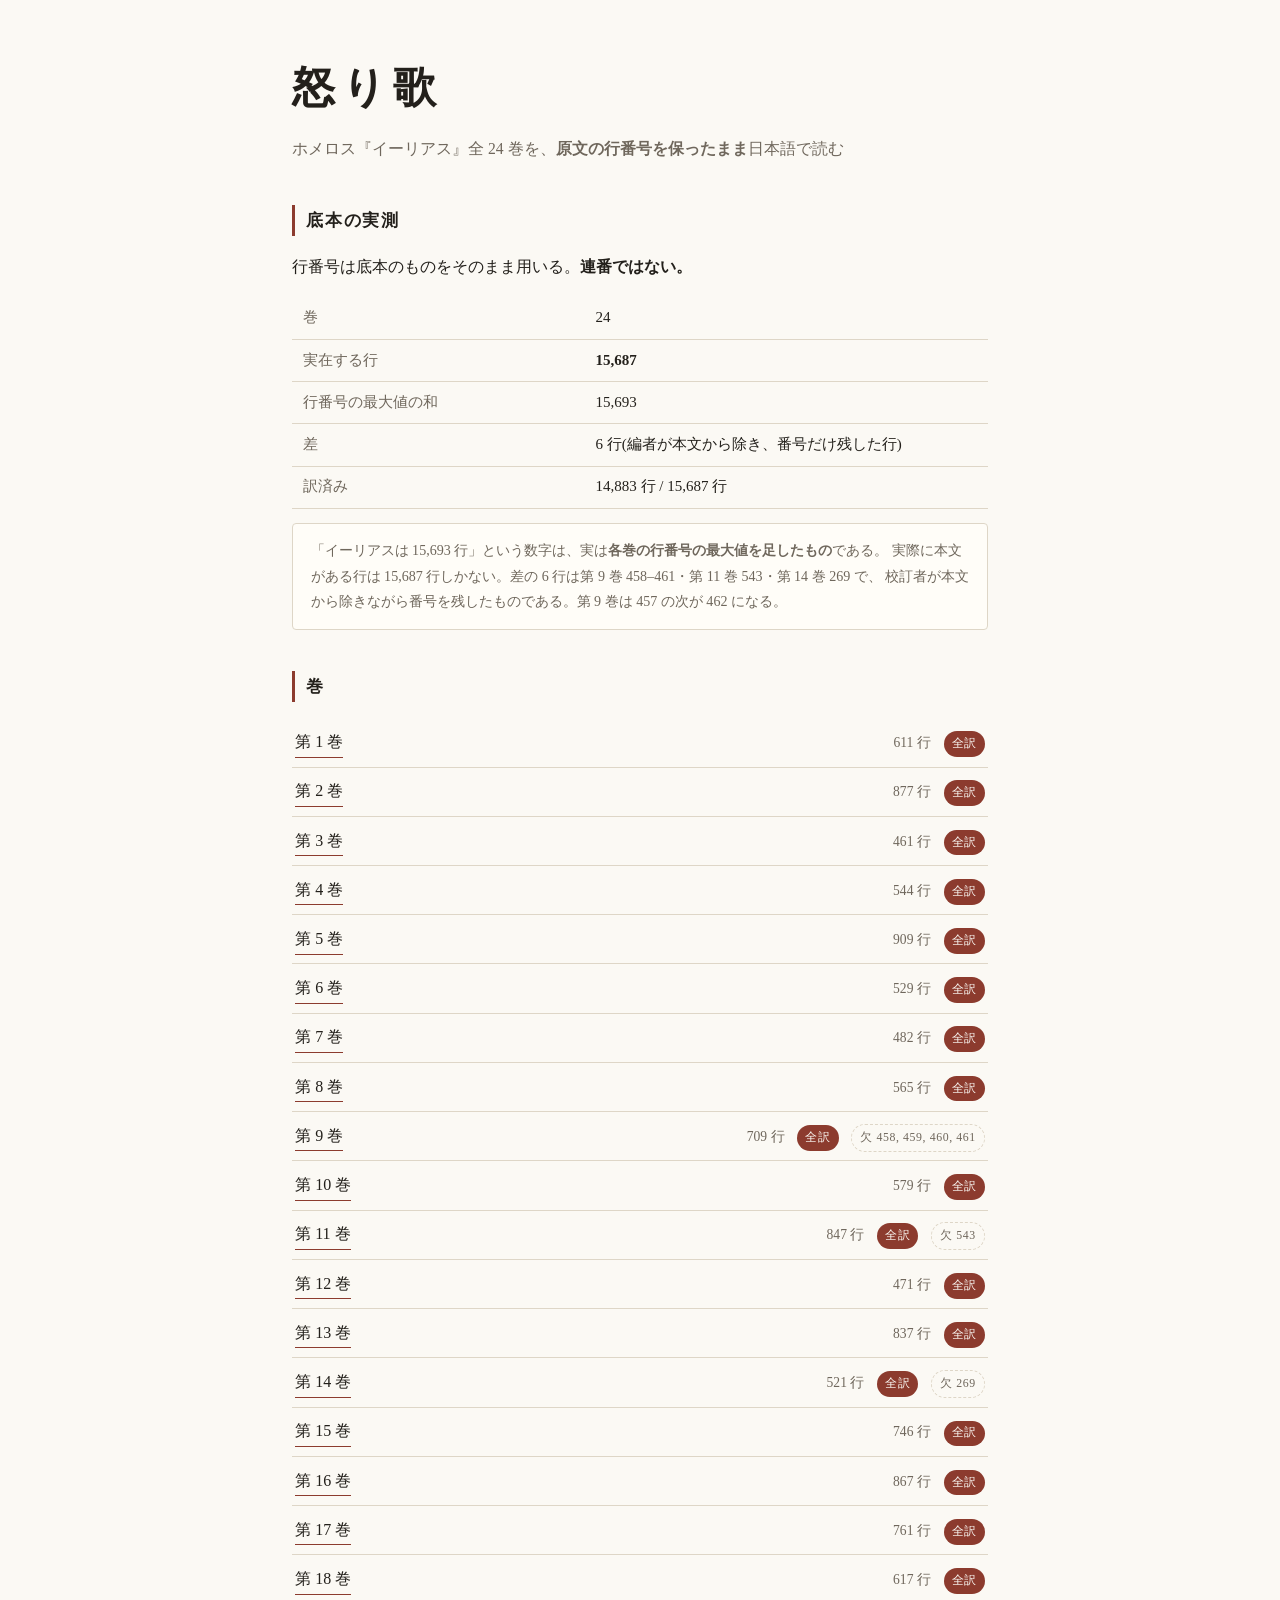
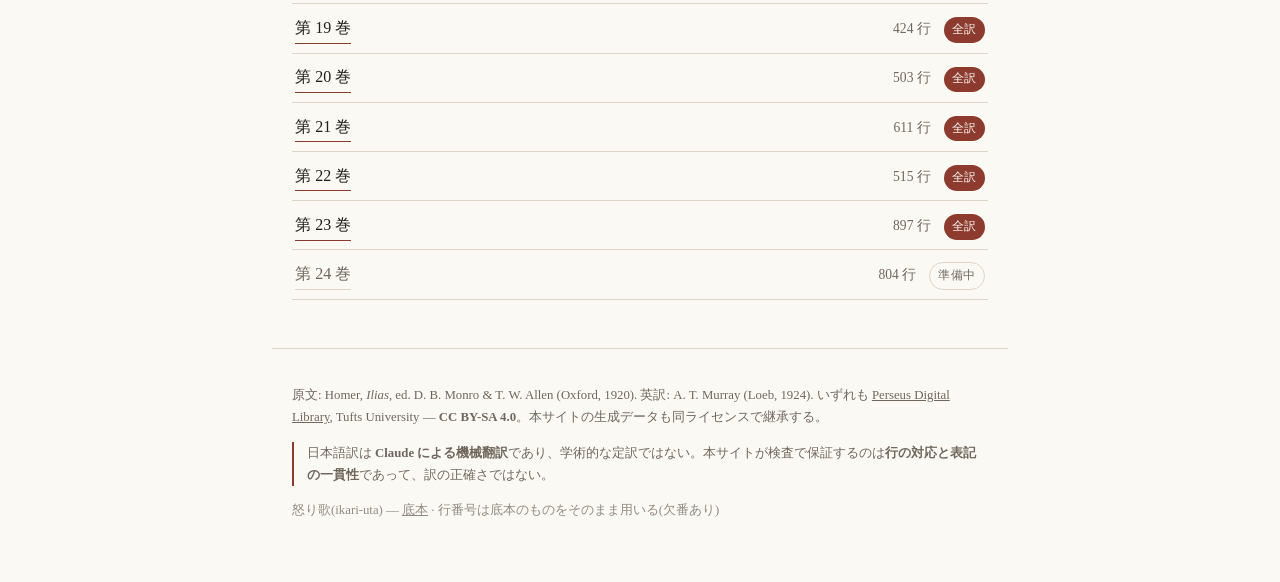
==== commit 334cb29f: "feat: 第23巻(葬送競技)897行を和訳 パトロクロスの魂が夢に現れ、火葬と塚が営まれ、八種の競技が催されるまで。 欠番なし・897行すべて。訳済み 14,883/15,687 行(94.9%)" ====
--- a/out/index.html
+++ b/out/index.html
@@ -20,7 +20,7 @@
   <tr><th>実在する行</th><td><b>15,687</b></td></tr>
   <tr><th>行番号の最大値の和</th><td>15,693</td></tr>
   <tr><th>差</th><td>6 行(編者が本文から除き、番号だけ残した行)</td></tr>
-  <tr><th>訳済み</th><td>13,986 行 / 15,687 行</td></tr>
+  <tr><th>訳済み</th><td>14,883 行 / 15,687 行</td></tr>
  </table>
  <p class="note">「イーリアスは 15,693 行」という数字は、実は<b>各巻の行番号の最大値を足したもの</b>である。
  実際に本文がある行は 15,687 行しかない。差の 6 行は第 9 巻 458–461・第 11 巻 543・第 14 巻 269 で、
@@ -28,7 +28,7 @@
 </section>
 <section>
  <h2>巻</h2>
- <ol class="books"><li class="has"><a href="read.html?book=1">第 1 巻</a><span class="cnt">611 行</span><span class="ok">全訳</span></li><li class="has"><a href="read.html?book=2">第 2 巻</a><span class="cnt">877 行</span><span class="ok">全訳</span></li><li class="has"><a href="read.html?book=3">第 3 巻</a><span class="cnt">461 行</span><span class="ok">全訳</span></li><li class="has"><a href="read.html?book=4">第 4 巻</a><span class="cnt">544 行</span><span class="ok">全訳</span></li><li class="has"><a href="read.html?book=5">第 5 巻</a><span class="cnt">909 行</span><span class="ok">全訳</span></li><li class="has"><a href="read.html?book=6">第 6 巻</a><span class="cnt">529 行</span><span class="ok">全訳</span></li><li class="has"><a href="read.html?book=7">第 7 巻</a><span class="cnt">482 行</span><span class="ok">全訳</span></li><li class="has"><a href="read.html?book=8">第 8 巻</a><span class="cnt">565 行</span><span class="ok">全訳</span></li><li class="has"><a href="read.html?book=9">第 9 巻</a><span class="cnt">709 行</span><span class="ok">全訳</span><span class="gap" title="底本の欠番">欠 458, 459, 460, 461</span></li><li class="has"><a href="read.html?book=10">第 10 巻</a><span class="cnt">579 行</span><span class="ok">全訳</span></li><li class="has"><a href="read.html?book=11">第 11 巻</a><span class="cnt">847 行</span><span class="ok">全訳</span><span class="gap" title="底本の欠番">欠 543</span></li><li class="has"><a href="read.html?book=12">第 12 巻</a><span class="cnt">471 行</span><span class="ok">全訳</span></li><li class="has"><a href="read.html?book=13">第 13 巻</a><span class="cnt">837 行</span><span class="ok">全訳</span></li><li class="has"><a href="read.html?book=14">第 14 巻</a><span class="cnt">521 行</span><span class="ok">全訳</span><span class="gap" title="底本の欠番">欠 269</span></li><li class="has"><a href="read.html?book=15">第 15 巻</a><span class="cnt">746 行</span><span class="ok">全訳</span></li><li class="has"><a href="read.html?book=16">第 16 巻</a><span class="cnt">867 行</span><span class="ok">全訳</span></li><li class="has"><a href="read.html?book=17">第 17 巻</a><span class="cnt">761 行</span><span class="ok">全訳</span></li><li class="has"><a href="read.html?book=18">第 18 巻</a><span class="cnt">617 行</span><span class="ok">全訳</span></li><li class="has"><a href="read.html?book=19">第 19 巻</a><span class="cnt">424 行</span><span class="ok">全訳</span></li><li class="has"><a href="read.html?book=20">第 20 巻</a><span class="cnt">503 行</span><span class="ok">全訳</span></li><li class="has"><a href="read.html?book=21">第 21 巻</a><span class="cnt">611 行</span><span class="ok">全訳</span></li><li class="has"><a href="read.html?book=22">第 22 巻</a><span class="cnt">515 行</span><span class="ok">全訳</span></li><li class="not"><a href="read.html?book=23">第 23 巻</a><span class="cnt">897 行</span><span class="todo">準備中</span></li><li class="not"><a href="read.html?book=24">第 24 巻</a><span class="cnt">804 行</span><span class="todo">準備中</span></li></ol>
+ <ol class="books"><li class="has"><a href="read.html?book=1">第 1 巻</a><span class="cnt">611 行</span><span class="ok">全訳</span></li><li class="has"><a href="read.html?book=2">第 2 巻</a><span class="cnt">877 行</span><span class="ok">全訳</span></li><li class="has"><a href="read.html?book=3">第 3 巻</a><span class="cnt">461 行</span><span class="ok">全訳</span></li><li class="has"><a href="read.html?book=4">第 4 巻</a><span class="cnt">544 行</span><span class="ok">全訳</span></li><li class="has"><a href="read.html?book=5">第 5 巻</a><span class="cnt">909 行</span><span class="ok">全訳</span></li><li class="has"><a href="read.html?book=6">第 6 巻</a><span class="cnt">529 行</span><span class="ok">全訳</span></li><li class="has"><a href="read.html?book=7">第 7 巻</a><span class="cnt">482 行</span><span class="ok">全訳</span></li><li class="has"><a href="read.html?book=8">第 8 巻</a><span class="cnt">565 行</span><span class="ok">全訳</span></li><li class="has"><a href="read.html?book=9">第 9 巻</a><span class="cnt">709 行</span><span class="ok">全訳</span><span class="gap" title="底本の欠番">欠 458, 459, 460, 461</span></li><li class="has"><a href="read.html?book=10">第 10 巻</a><span class="cnt">579 行</span><span class="ok">全訳</span></li><li class="has"><a href="read.html?book=11">第 11 巻</a><span class="cnt">847 行</span><span class="ok">全訳</span><span class="gap" title="底本の欠番">欠 543</span></li><li class="has"><a href="read.html?book=12">第 12 巻</a><span class="cnt">471 行</span><span class="ok">全訳</span></li><li class="has"><a href="read.html?book=13">第 13 巻</a><span class="cnt">837 行</span><span class="ok">全訳</span></li><li class="has"><a href="read.html?book=14">第 14 巻</a><span class="cnt">521 行</span><span class="ok">全訳</span><span class="gap" title="底本の欠番">欠 269</span></li><li class="has"><a href="read.html?book=15">第 15 巻</a><span class="cnt">746 行</span><span class="ok">全訳</span></li><li class="has"><a href="read.html?book=16">第 16 巻</a><span class="cnt">867 行</span><span class="ok">全訳</span></li><li class="has"><a href="read.html?book=17">第 17 巻</a><span class="cnt">761 行</span><span class="ok">全訳</span></li><li class="has"><a href="read.html?book=18">第 18 巻</a><span class="cnt">617 行</span><span class="ok">全訳</span></li><li class="has"><a href="read.html?book=19">第 19 巻</a><span class="cnt">424 行</span><span class="ok">全訳</span></li><li class="has"><a href="read.html?book=20">第 20 巻</a><span class="cnt">503 行</span><span class="ok">全訳</span></li><li class="has"><a href="read.html?book=21">第 21 巻</a><span class="cnt">611 行</span><span class="ok">全訳</span></li><li class="has"><a href="read.html?book=22">第 22 巻</a><span class="cnt">515 行</span><span class="ok">全訳</span></li><li class="has"><a href="read.html?book=23">第 23 巻</a><span class="cnt">897 行</span><span class="ok">全訳</span></li><li class="not"><a href="read.html?book=24">第 24 巻</a><span class="cnt">804 行</span><span class="todo">準備中</span></li></ol>
 </section>
 </main>
 <footer>
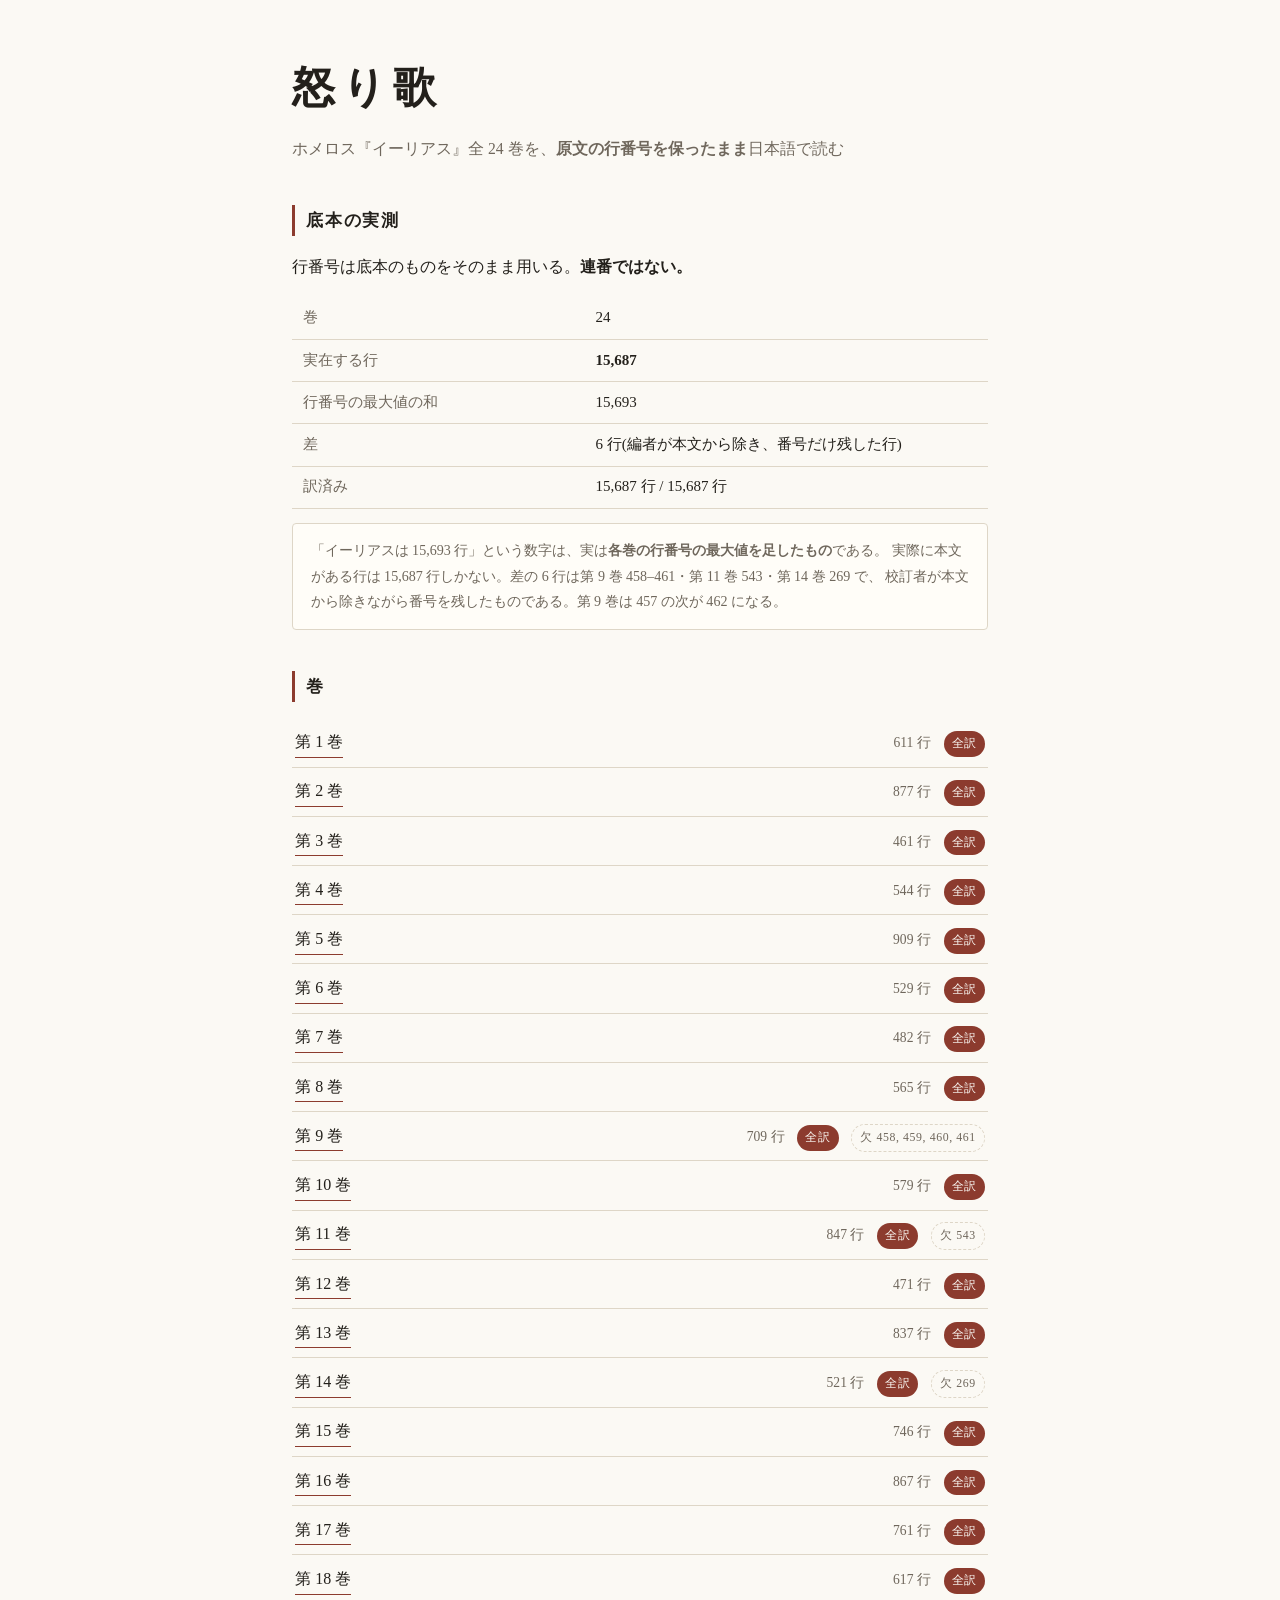
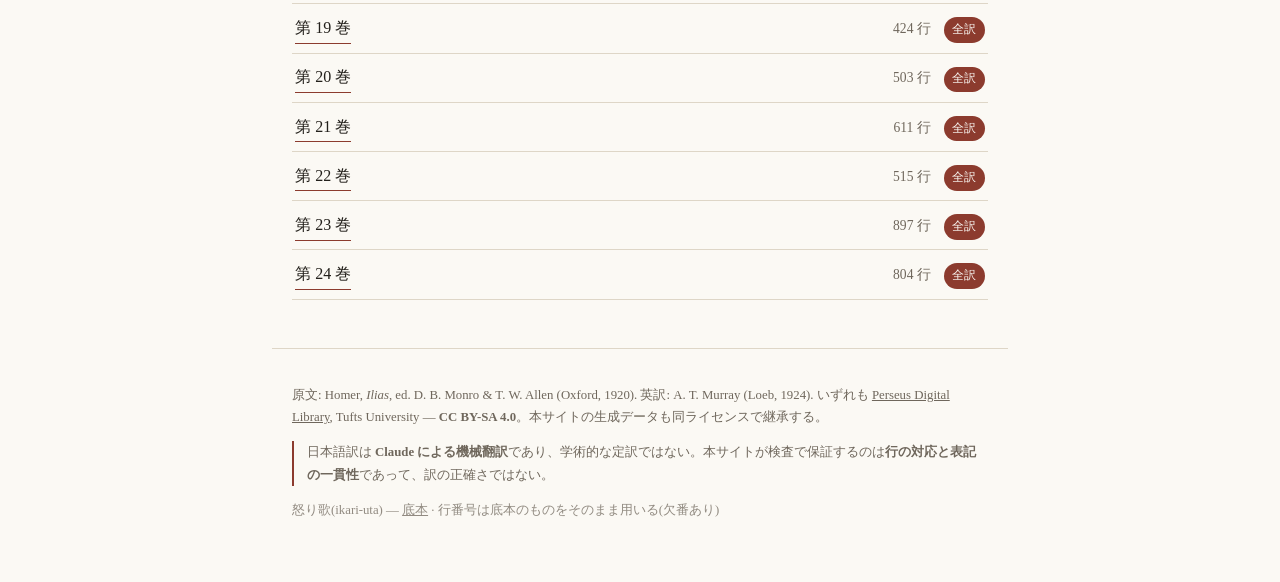
==== commit 33373452: "feat: 第24巻(プリアモスの身請け)804行を和訳 —— 全24巻15,687行 完訳 プリアモスがヘルメースに導かれてアキレウスの陣屋へ入り、 わが子を殺した男の手に口づけ、二人が向かい合って" ====
--- a/out/index.html
+++ b/out/index.html
@@ -20,7 +20,7 @@
   <tr><th>実在する行</th><td><b>15,687</b></td></tr>
   <tr><th>行番号の最大値の和</th><td>15,693</td></tr>
   <tr><th>差</th><td>6 行(編者が本文から除き、番号だけ残した行)</td></tr>
-  <tr><th>訳済み</th><td>14,883 行 / 15,687 行</td></tr>
+  <tr><th>訳済み</th><td>15,687 行 / 15,687 行</td></tr>
  </table>
  <p class="note">「イーリアスは 15,693 行」という数字は、実は<b>各巻の行番号の最大値を足したもの</b>である。
  実際に本文がある行は 15,687 行しかない。差の 6 行は第 9 巻 458–461・第 11 巻 543・第 14 巻 269 で、
@@ -28,7 +28,7 @@
 </section>
 <section>
  <h2>巻</h2>
- <ol class="books"><li class="has"><a href="read.html?book=1">第 1 巻</a><span class="cnt">611 行</span><span class="ok">全訳</span></li><li class="has"><a href="read.html?book=2">第 2 巻</a><span class="cnt">877 行</span><span class="ok">全訳</span></li><li class="has"><a href="read.html?book=3">第 3 巻</a><span class="cnt">461 行</span><span class="ok">全訳</span></li><li class="has"><a href="read.html?book=4">第 4 巻</a><span class="cnt">544 行</span><span class="ok">全訳</span></li><li class="has"><a href="read.html?book=5">第 5 巻</a><span class="cnt">909 行</span><span class="ok">全訳</span></li><li class="has"><a href="read.html?book=6">第 6 巻</a><span class="cnt">529 行</span><span class="ok">全訳</span></li><li class="has"><a href="read.html?book=7">第 7 巻</a><span class="cnt">482 行</span><span class="ok">全訳</span></li><li class="has"><a href="read.html?book=8">第 8 巻</a><span class="cnt">565 行</span><span class="ok">全訳</span></li><li class="has"><a href="read.html?book=9">第 9 巻</a><span class="cnt">709 行</span><span class="ok">全訳</span><span class="gap" title="底本の欠番">欠 458, 459, 460, 461</span></li><li class="has"><a href="read.html?book=10">第 10 巻</a><span class="cnt">579 行</span><span class="ok">全訳</span></li><li class="has"><a href="read.html?book=11">第 11 巻</a><span class="cnt">847 行</span><span class="ok">全訳</span><span class="gap" title="底本の欠番">欠 543</span></li><li class="has"><a href="read.html?book=12">第 12 巻</a><span class="cnt">471 行</span><span class="ok">全訳</span></li><li class="has"><a href="read.html?book=13">第 13 巻</a><span class="cnt">837 行</span><span class="ok">全訳</span></li><li class="has"><a href="read.html?book=14">第 14 巻</a><span class="cnt">521 行</span><span class="ok">全訳</span><span class="gap" title="底本の欠番">欠 269</span></li><li class="has"><a href="read.html?book=15">第 15 巻</a><span class="cnt">746 行</span><span class="ok">全訳</span></li><li class="has"><a href="read.html?book=16">第 16 巻</a><span class="cnt">867 行</span><span class="ok">全訳</span></li><li class="has"><a href="read.html?book=17">第 17 巻</a><span class="cnt">761 行</span><span class="ok">全訳</span></li><li class="has"><a href="read.html?book=18">第 18 巻</a><span class="cnt">617 行</span><span class="ok">全訳</span></li><li class="has"><a href="read.html?book=19">第 19 巻</a><span class="cnt">424 行</span><span class="ok">全訳</span></li><li class="has"><a href="read.html?book=20">第 20 巻</a><span class="cnt">503 行</span><span class="ok">全訳</span></li><li class="has"><a href="read.html?book=21">第 21 巻</a><span class="cnt">611 行</span><span class="ok">全訳</span></li><li class="has"><a href="read.html?book=22">第 22 巻</a><span class="cnt">515 行</span><span class="ok">全訳</span></li><li class="has"><a href="read.html?book=23">第 23 巻</a><span class="cnt">897 行</span><span class="ok">全訳</span></li><li class="not"><a href="read.html?book=24">第 24 巻</a><span class="cnt">804 行</span><span class="todo">準備中</span></li></ol>
+ <ol class="books"><li class="has"><a href="read.html?book=1">第 1 巻</a><span class="cnt">611 行</span><span class="ok">全訳</span></li><li class="has"><a href="read.html?book=2">第 2 巻</a><span class="cnt">877 行</span><span class="ok">全訳</span></li><li class="has"><a href="read.html?book=3">第 3 巻</a><span class="cnt">461 行</span><span class="ok">全訳</span></li><li class="has"><a href="read.html?book=4">第 4 巻</a><span class="cnt">544 行</span><span class="ok">全訳</span></li><li class="has"><a href="read.html?book=5">第 5 巻</a><span class="cnt">909 行</span><span class="ok">全訳</span></li><li class="has"><a href="read.html?book=6">第 6 巻</a><span class="cnt">529 行</span><span class="ok">全訳</span></li><li class="has"><a href="read.html?book=7">第 7 巻</a><span class="cnt">482 行</span><span class="ok">全訳</span></li><li class="has"><a href="read.html?book=8">第 8 巻</a><span class="cnt">565 行</span><span class="ok">全訳</span></li><li class="has"><a href="read.html?book=9">第 9 巻</a><span class="cnt">709 行</span><span class="ok">全訳</span><span class="gap" title="底本の欠番">欠 458, 459, 460, 461</span></li><li class="has"><a href="read.html?book=10">第 10 巻</a><span class="cnt">579 行</span><span class="ok">全訳</span></li><li class="has"><a href="read.html?book=11">第 11 巻</a><span class="cnt">847 行</span><span class="ok">全訳</span><span class="gap" title="底本の欠番">欠 543</span></li><li class="has"><a href="read.html?book=12">第 12 巻</a><span class="cnt">471 行</span><span class="ok">全訳</span></li><li class="has"><a href="read.html?book=13">第 13 巻</a><span class="cnt">837 行</span><span class="ok">全訳</span></li><li class="has"><a href="read.html?book=14">第 14 巻</a><span class="cnt">521 行</span><span class="ok">全訳</span><span class="gap" title="底本の欠番">欠 269</span></li><li class="has"><a href="read.html?book=15">第 15 巻</a><span class="cnt">746 行</span><span class="ok">全訳</span></li><li class="has"><a href="read.html?book=16">第 16 巻</a><span class="cnt">867 行</span><span class="ok">全訳</span></li><li class="has"><a href="read.html?book=17">第 17 巻</a><span class="cnt">761 行</span><span class="ok">全訳</span></li><li class="has"><a href="read.html?book=18">第 18 巻</a><span class="cnt">617 行</span><span class="ok">全訳</span></li><li class="has"><a href="read.html?book=19">第 19 巻</a><span class="cnt">424 行</span><span class="ok">全訳</span></li><li class="has"><a href="read.html?book=20">第 20 巻</a><span class="cnt">503 行</span><span class="ok">全訳</span></li><li class="has"><a href="read.html?book=21">第 21 巻</a><span class="cnt">611 行</span><span class="ok">全訳</span></li><li class="has"><a href="read.html?book=22">第 22 巻</a><span class="cnt">515 行</span><span class="ok">全訳</span></li><li class="has"><a href="read.html?book=23">第 23 巻</a><span class="cnt">897 行</span><span class="ok">全訳</span></li><li class="has"><a href="read.html?book=24">第 24 巻</a><span class="cnt">804 行</span><span class="ok">全訳</span></li></ol>
 </section>
 </main>
 <footer>
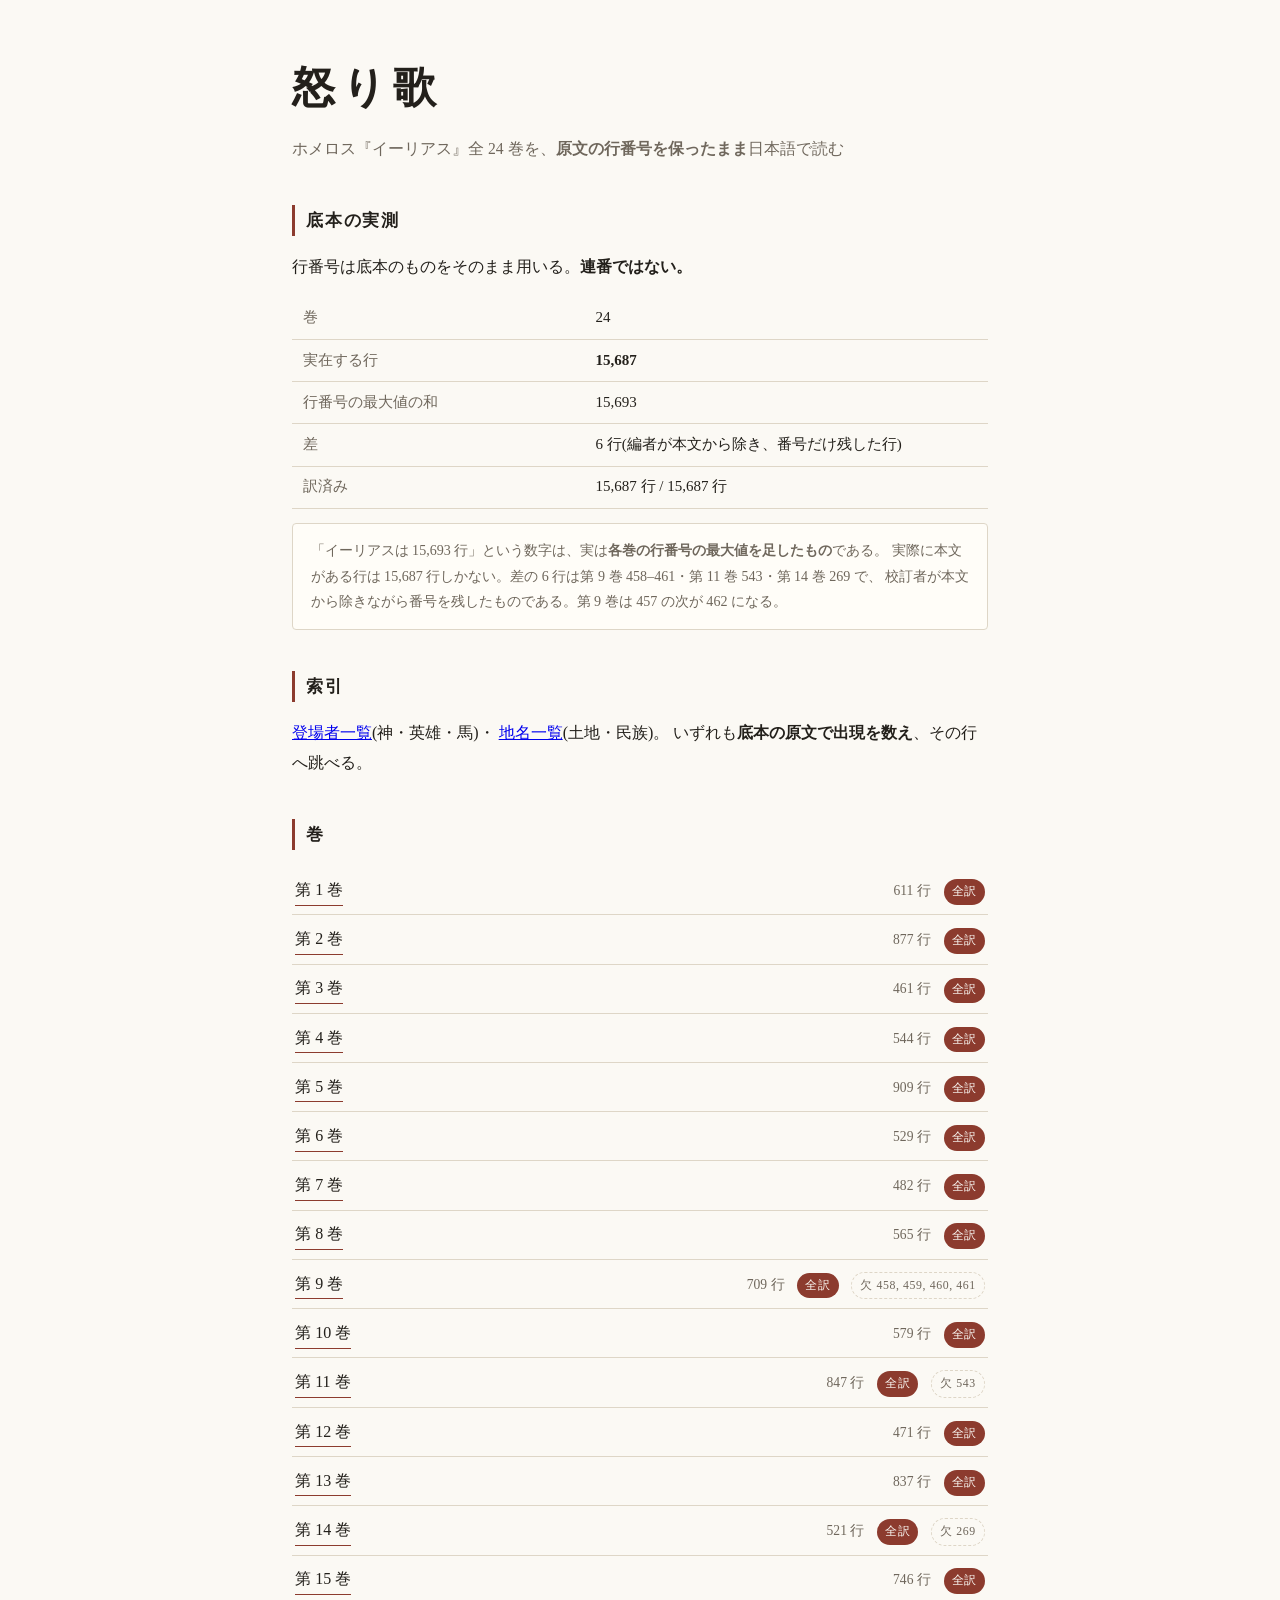
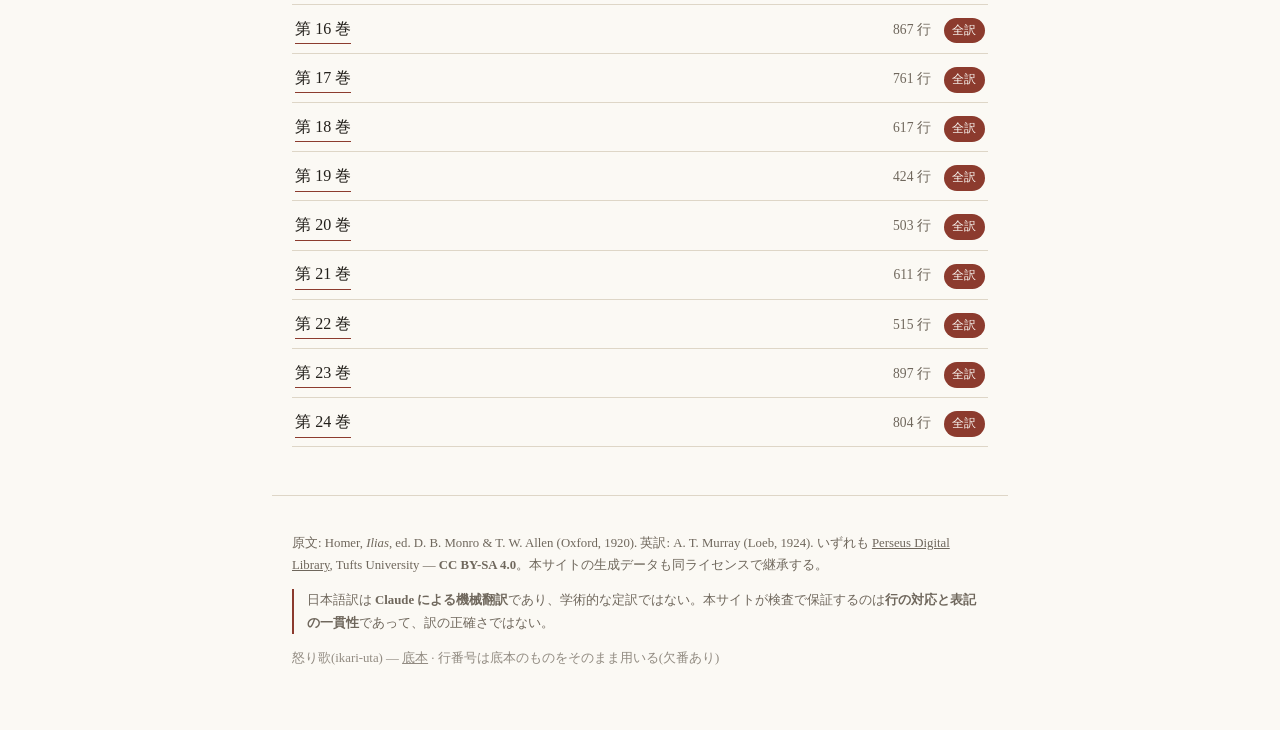
==== commit 96975472: "feat: 登場者一覧・地名一覧を追加(原文で出現を数え、行へ跳ぶ) people.html(神・英雄・馬 625 件)と places.html(土地・民族 343 件)。 対訳表 1,066 語を" ====
--- a/out/index.html
+++ b/out/index.html
@@ -26,6 +26,12 @@
  実際に本文がある行は 15,687 行しかない。差の 6 行は第 9 巻 458–461・第 11 巻 543・第 14 巻 269 で、
  校訂者が本文から除きながら番号を残したものである。第 9 巻は 457 の次が 462 になる。</p>
 </section>
+<section class="idxlinks">
+ <h2>索引</h2>
+ <p><a href="people.html">登場者一覧</a>(神・英雄・馬)・
+ <a href="places.html">地名一覧</a>(土地・民族)。
+ いずれも<b>底本の原文で出現を数え</b>、その行へ跳べる。</p>
+</section>
 <section>
  <h2>巻</h2>
  <ol class="books"><li class="has"><a href="read.html?book=1">第 1 巻</a><span class="cnt">611 行</span><span class="ok">全訳</span></li><li class="has"><a href="read.html?book=2">第 2 巻</a><span class="cnt">877 行</span><span class="ok">全訳</span></li><li class="has"><a href="read.html?book=3">第 3 巻</a><span class="cnt">461 行</span><span class="ok">全訳</span></li><li class="has"><a href="read.html?book=4">第 4 巻</a><span class="cnt">544 行</span><span class="ok">全訳</span></li><li class="has"><a href="read.html?book=5">第 5 巻</a><span class="cnt">909 行</span><span class="ok">全訳</span></li><li class="has"><a href="read.html?book=6">第 6 巻</a><span class="cnt">529 行</span><span class="ok">全訳</span></li><li class="has"><a href="read.html?book=7">第 7 巻</a><span class="cnt">482 行</span><span class="ok">全訳</span></li><li class="has"><a href="read.html?book=8">第 8 巻</a><span class="cnt">565 行</span><span class="ok">全訳</span></li><li class="has"><a href="read.html?book=9">第 9 巻</a><span class="cnt">709 行</span><span class="ok">全訳</span><span class="gap" title="底本の欠番">欠 458, 459, 460, 461</span></li><li class="has"><a href="read.html?book=10">第 10 巻</a><span class="cnt">579 行</span><span class="ok">全訳</span></li><li class="has"><a href="read.html?book=11">第 11 巻</a><span class="cnt">847 行</span><span class="ok">全訳</span><span class="gap" title="底本の欠番">欠 543</span></li><li class="has"><a href="read.html?book=12">第 12 巻</a><span class="cnt">471 行</span><span class="ok">全訳</span></li><li class="has"><a href="read.html?book=13">第 13 巻</a><span class="cnt">837 行</span><span class="ok">全訳</span></li><li class="has"><a href="read.html?book=14">第 14 巻</a><span class="cnt">521 行</span><span class="ok">全訳</span><span class="gap" title="底本の欠番">欠 269</span></li><li class="has"><a href="read.html?book=15">第 15 巻</a><span class="cnt">746 行</span><span class="ok">全訳</span></li><li class="has"><a href="read.html?book=16">第 16 巻</a><span class="cnt">867 行</span><span class="ok">全訳</span></li><li class="has"><a href="read.html?book=17">第 17 巻</a><span class="cnt">761 行</span><span class="ok">全訳</span></li><li class="has"><a href="read.html?book=18">第 18 巻</a><span class="cnt">617 行</span><span class="ok">全訳</span></li><li class="has"><a href="read.html?book=19">第 19 巻</a><span class="cnt">424 行</span><span class="ok">全訳</span></li><li class="has"><a href="read.html?book=20">第 20 巻</a><span class="cnt">503 行</span><span class="ok">全訳</span></li><li class="has"><a href="read.html?book=21">第 21 巻</a><span class="cnt">611 行</span><span class="ok">全訳</span></li><li class="has"><a href="read.html?book=22">第 22 巻</a><span class="cnt">515 行</span><span class="ok">全訳</span></li><li class="has"><a href="read.html?book=23">第 23 巻</a><span class="cnt">897 行</span><span class="ok">全訳</span></li><li class="has"><a href="read.html?book=24">第 24 巻</a><span class="cnt">804 行</span><span class="ok">全訳</span></li></ol>
--- a/out/style.css
+++ b/out/style.css
@@ -185,3 +185,27 @@
   border: 1px solid var(--accent);
   color: var(--accent);
 }
+
+/* 索引(登場者一覧・地名一覧) */
+.idxlinks p { margin: .3rem 0 0; }
+ol.names { list-style: none; padding: 0; margin: 0; }
+ol.names > li { border-top: 1px solid var(--rule, #ddd); padding: .55rem 0; }
+ol.names .hd { display: flex; flex-wrap: wrap; align-items: baseline; gap: .5rem; }
+ol.names .ja { font-size: 1.05rem; }
+ol.names .grc { color: #666; font-size: .9rem; }
+ol.names .cnt { margin-left: auto; font-variant-numeric: tabular-nums; color: #555; font-size: .85rem; }
+ol.names .camp { font-size: .75rem; padding: 0 .35rem; border: 1px solid #bbb; border-radius: 3px; color: #555; }
+ol.names .amb { margin: .2rem 0 0; font-size: .82rem; color: #a4500a; }
+ol.names .gnote { margin: .2rem 0 0; font-size: .82rem; color: #555; }
+ol.names .occ { margin: .25rem 0 0; font-size: .85rem; line-height: 1.9; }
+ol.names .occ a { display: inline-block; padding: 0 .3rem; border: 1px solid #ccd; border-radius: 3px;
+                  text-decoration: none; font-variant-numeric: tabular-nums; }
+ol.names .more { color: #777; font-size: .8rem; }
+header .home { margin: 0 0 .3rem; font-size: .9rem; }
+@media (prefers-color-scheme: dark) {
+  ol.names > li { border-top-color: #333; }
+  ol.names .grc, ol.names .cnt, ol.names .gnote { color: #aaa; }
+  ol.names .amb { color: #e0a24a; }
+  ol.names .occ a { border-color: #445; }
+  ol.names .camp { border-color: #555; color: #aaa; }
+}
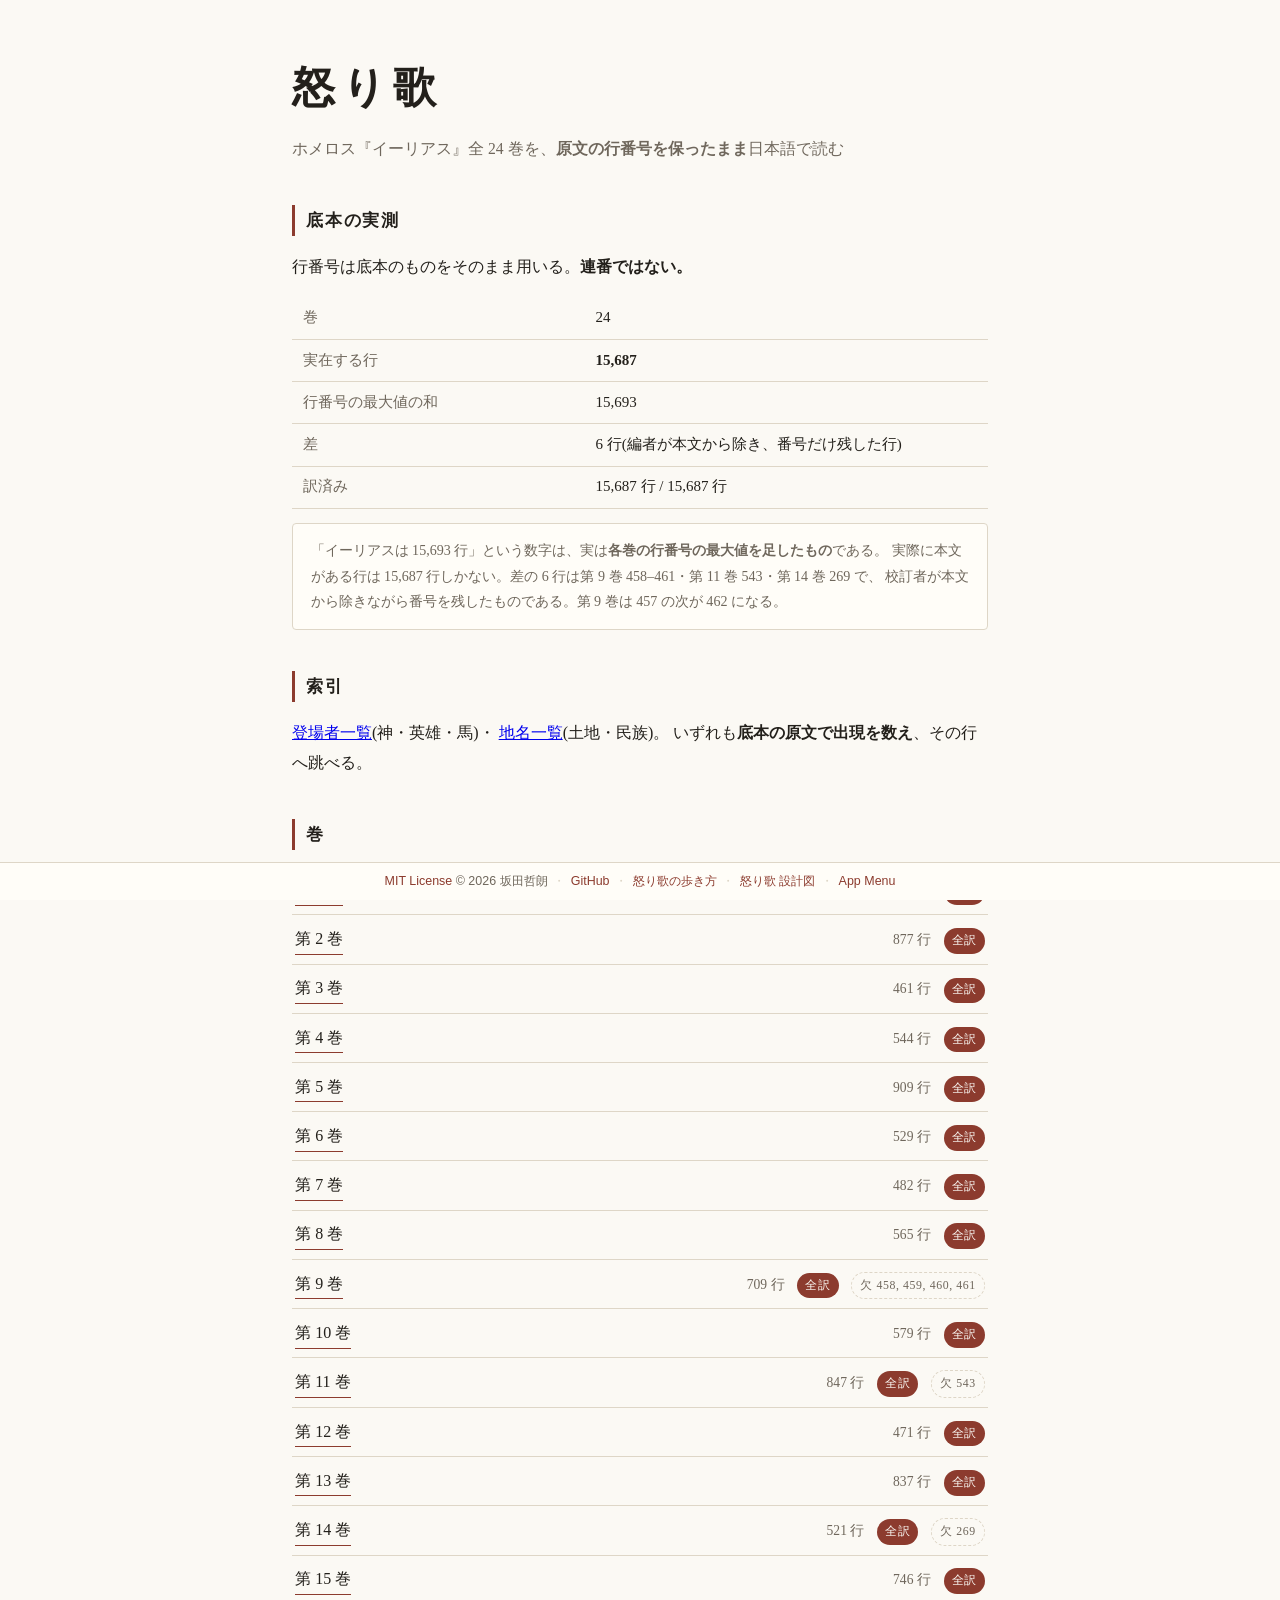
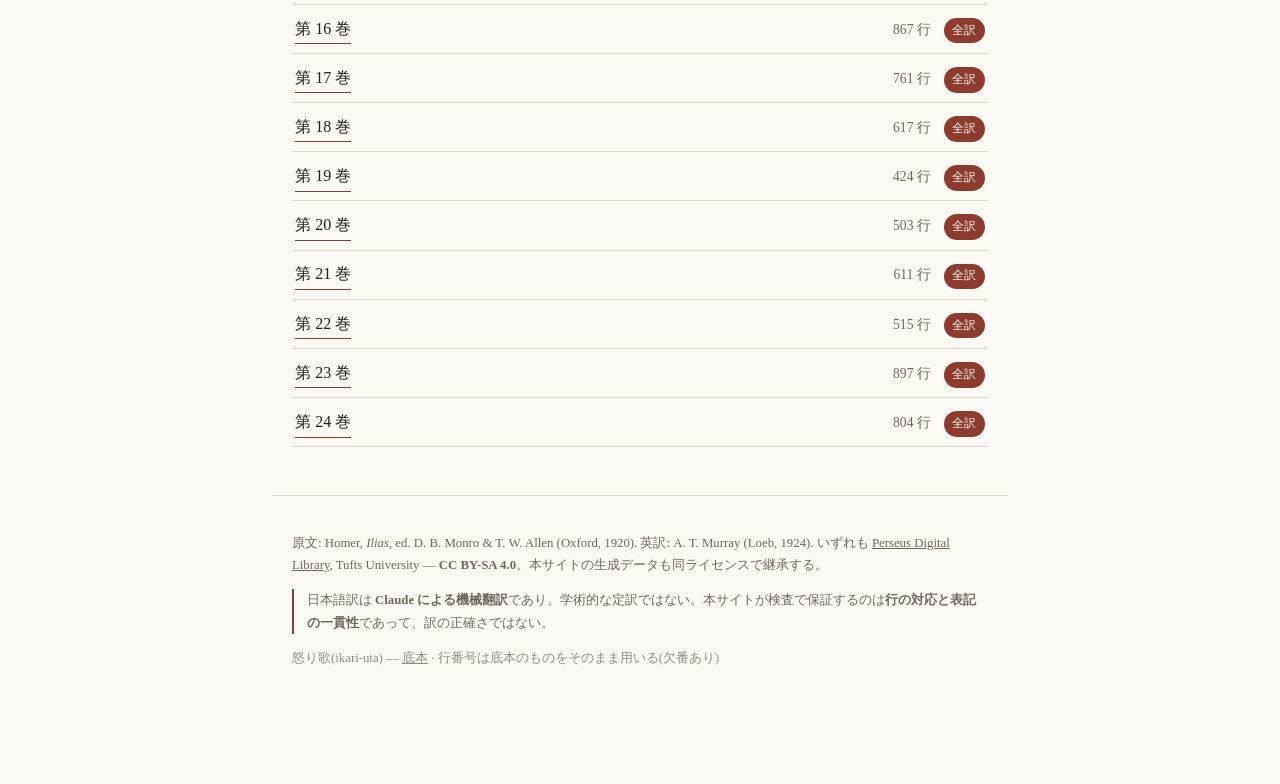
==== commit 6b6e929a: "feat: フリート共通フッタを実装(5 項目・下部固定) koho-lens が正本の規約に合わせる。解説 2 本を新規発行して 3・4 番目に置いた。区切りの「・」は文字として置く(::befor" ====
--- a/out/index.html
+++ b/out/index.html
@@ -43,5 +43,6 @@
  <p class="meta">怒り歌(ikari-uta) — <a href="https://github.com/PerseusDL/canonical-greekLit">底本</a> ·
  行番号は底本のものをそのまま用いる(欠番あり)</p>
 </footer>
+<nav class="fleet" aria-label="フリート共通リンク"><!-- fleet: fixed footer --><a href="https://github.com/twill3c/ikari-uta/blob/main/LICENSE" target="_blank" rel="noopener">MIT License</a> © 2026 坂田哲朗<span class="sep">・</span><a href="https://github.com/twill3c/ikari-uta" target="_blank" rel="noopener">GitHub</a><span class="sep">・</span><a href="https://claude.ai/code/artifact/627e03d1-c6ee-4021-b5f5-9982fe0497fe" target="_blank" rel="noopener">怒り歌の歩き方</a><span class="sep">・</span><a href="https://claude.ai/code/artifact/6e34d357-2e85-4140-ba57-e761de55cae4" target="_blank" rel="noopener">怒り歌 設計図</a><span class="sep">・</span><a href="https://app-menu-amber.vercel.app/" target="_blank" rel="noopener">App Menu</a></nav>
 </body>
 </html>
--- a/out/style.css
+++ b/out/style.css
@@ -209,3 +209,33 @@
   ol.names .occ a { border-color: #445; }
   ol.names .camp { border-color: #555; color: #aaa; }
 }
+
+/* fleet: fixed footer —— フリート共通規約(koho-lens が正本)。
+   5 項目・この並び・下部固定。出典表示の <footer> とは別物。
+   固定するぶん、body に逃げを作らないと本文の末尾が隠れる。
+   区切りの「・」は文字として置く(::before で描くと innerText に出ず、検品器から見えない)。 */
+nav.fleet {
+  position: fixed;
+  bottom: 0;
+  left: 0;
+  right: 0;
+  z-index: 20;
+  background: var(--card);
+  border-top: 1px solid var(--rule);
+  padding: 0.5rem 1.25rem;
+  text-align: center;
+  font-size: 0.78rem;
+  line-height: 1.7;
+  color: var(--muted);
+  font-family: "Hiragino Kaku Gothic ProN", "Noto Sans JP", "Yu Gothic UI", Meiryo, sans-serif;
+}
+nav.fleet a { color: var(--accent); text-decoration: none; }
+nav.fleet a:hover,
+nav.fleet a:focus-visible { text-decoration: underline; }
+nav.fleet .sep { color: var(--rule); padding: 0 0.35rem; }
+
+/* 逃げ。狭い幅では 2 行に折り返して高くなるので、そのぶん厚く取る。 */
+body { padding-bottom: 3.4rem; }
+@media (max-width: 34rem) {
+  body { padding-bottom: 5.6rem; }
+}
